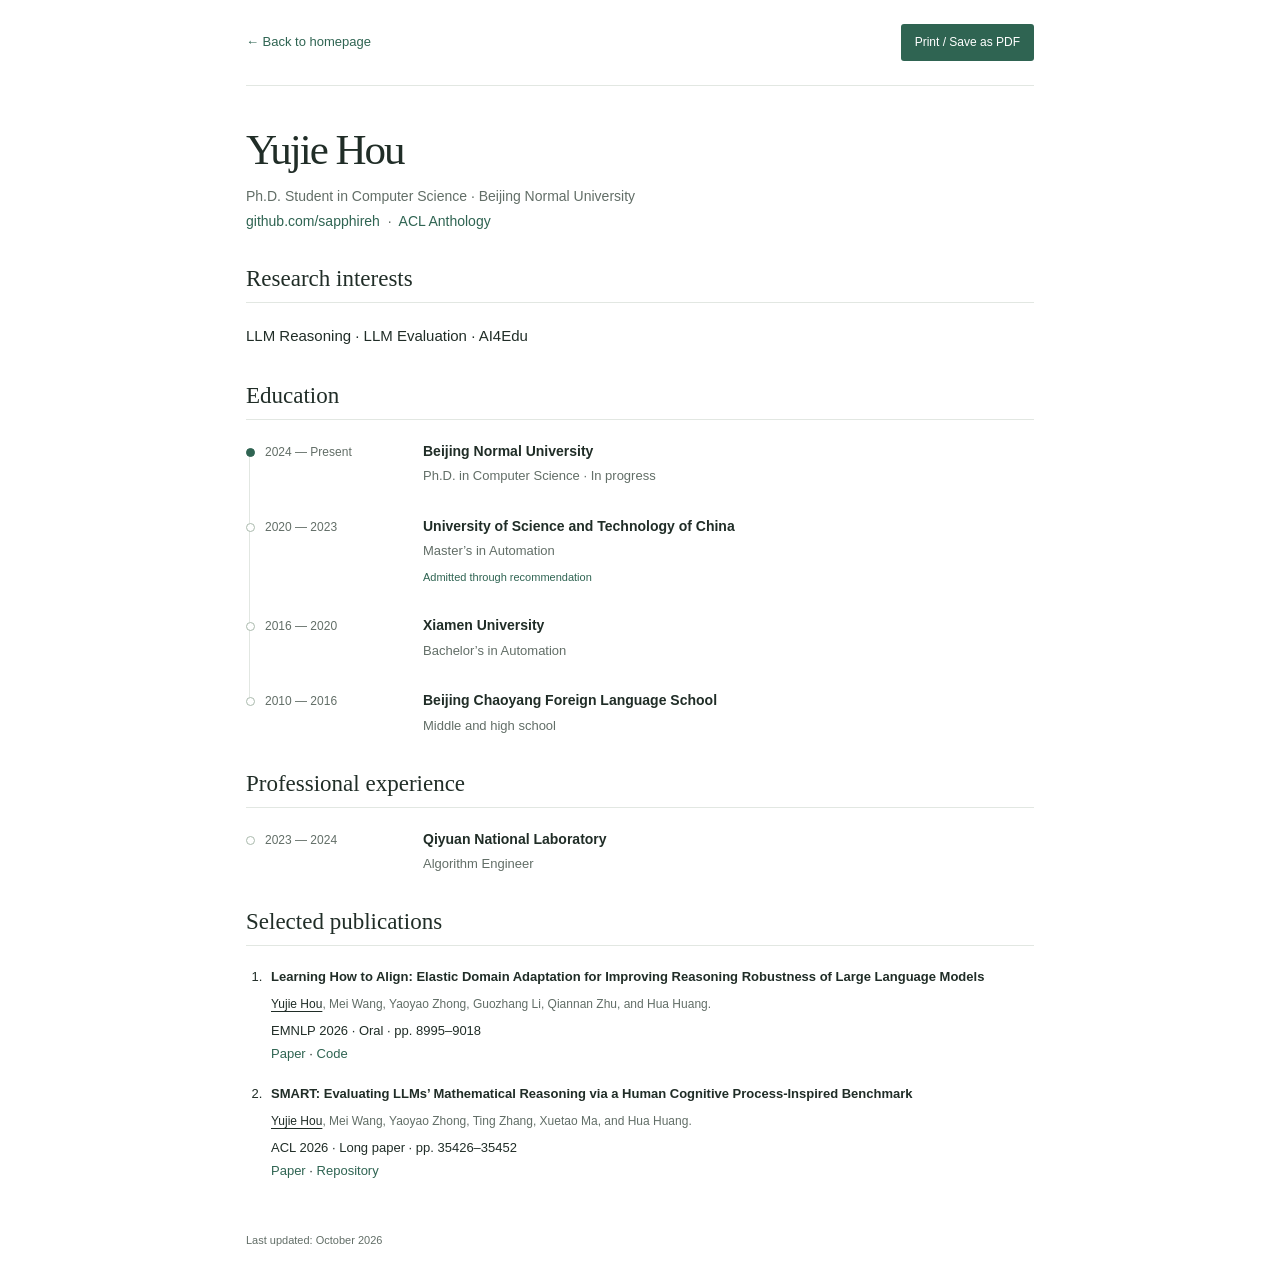
==== cv.html @ 179aef17 "Build Yujie Hou academic homepage with CV and portrait" ====
<!doctype html>
<html lang="en">
<head>
  <meta charset="utf-8"><meta name="viewport" content="width=device-width, initial-scale=1"><meta name="color-scheme" content="light">
  <title>Curriculum Vitae — Yujie Hou</title>
  <meta name="description" content="Yujie Hou: education, professional experience, research interests, and selected publications.">
  <link rel="canonical" href="https://sapphireh.github.io/cv.html"><link rel="icon" href="assets/favicon.svg" type="image/svg+xml"><link rel="stylesheet" href="styles.css"><script src="script.js" defer></script>
</head>
<body>
  <main class="wrap cv-page">
    <div class="cv-toolbar"><a href="index.html">← Back to homepage</a><button id="print-cv" class="print-button" type="button">Print / Save as PDF</button></div>
    <header class="cv-heading"><h1>Yujie Hou</h1><p>Ph.D. Student in Computer Science · Beijing Normal University</p><p><a href="https://github.com/sapphireh">github.com/sapphireh</a> &nbsp;·&nbsp; <a href="https://aclanthology.org/people/yujie-hou/">ACL Anthology</a></p></header>
    <section class="cv-section"><h2>Research interests</h2><p>LLM Reasoning · LLM Evaluation · AI4Edu</p></section>
    <section class="cv-section"><h2>Education</h2><ol class="timeline">
      <li class="current"><span class="timeline-date">2024 — Present</span><div><h3>Beijing Normal University</h3><p>Ph.D. in Computer Science · In progress</p></div></li>
      <li><span class="timeline-date">2020 — 2023</span><div><h3>University of Science and Technology of China</h3><p>Master’s in Automation</p><p class="timeline-note">Admitted through recommendation</p></div></li>
      <li><span class="timeline-date">2016 — 2020</span><div><h3>Xiamen University</h3><p>Bachelor’s in Automation</p></div></li>
      <li><span class="timeline-date">2010 — 2016</span><div><h3>Beijing Chaoyang Foreign Language School</h3><p>Middle and high school</p></div></li>
    </ol></section>
    <section class="cv-section"><h2>Professional experience</h2><ol class="timeline"><li><span class="timeline-date">2023 — 2024</span><div><h3>Qiyuan National Laboratory</h3><p>Algorithm Engineer</p></div></li></ol></section>
    <section class="cv-section"><h2>Selected publications</h2><ol class="cv-publications">
      <li><strong>Learning How to Align: Elastic Domain Adaptation for Improving Reasoning Robustness of Large Language Models</strong><p class="authors"><strong>Yujie Hou</strong>, Mei Wang, Yaoyao Zhong, Guozhang Li, Qiannan Zhu, and Hua Huang.</p><p>EMNLP 2026 · Oral · pp. 8995–9018</p><p><a href="https://aclanthology.org/2026.emnlp-main.392/">Paper</a> · <a href="https://github.com/sapphireh/EDA">Code</a></p></li>
      <li><strong>SMART: Evaluating LLMs’ Mathematical Reasoning via a Human Cognitive Process-Inspired Benchmark</strong><p class="authors"><strong>Yujie Hou</strong>, Mei Wang, Yaoyao Zhong, Ting Zhang, Xuetao Ma, and Hua Huang.</p><p>ACL 2026 · Long paper · pp. 35426–35452</p><p><a href="https://aclanthology.org/2026.acl-long.1638/">Paper</a> · <a href="https://github.com/sapphireh/SMART">Repository</a></p></li>
    </ol></section>
    <footer class="cv-footer">Last updated: October 2026</footer>
  </main>
</body>
</html>
---- styles.css ----
:root{color-scheme:only light;--bg:#fff;--ink:#202d27;--muted:#626e67;--accent:#2f6452;--soft:#f3f6f2;--line:#e2e7e2;--image:#e8eee4}
*{box-sizing:border-box}
html{scroll-behavior:smooth;scroll-padding-top:28px}
body{margin:0;background:var(--bg);color:var(--ink);font:15px/1.75 -apple-system,BlinkMacSystemFont,"Segoe UI",Arial,sans-serif;-webkit-font-smoothing:antialiased}
h1,h2,h3,p{margin:0}a{color:var(--accent);text-decoration:none}a:hover{text-decoration:underline;text-underline-offset:4px}button{font:inherit;cursor:pointer}a,button,summary{-webkit-tap-highlight-color:transparent}:focus-visible{outline:2px solid var(--accent);outline-offset:5px;border-radius:2px}
.wrap{width:100%;max-width:1020px;padding:0 56px;margin:0 auto}.site-header{border-bottom:1px solid var(--line)}.header-inner{min-height:84px;display:flex;align-items:center;gap:30px;justify-content:space-between}.wordmark{font:28px/1.2 Georgia,serif;letter-spacing:-1px;color:var(--ink)}.wordmark span{color:var(--accent)}nav{display:flex;align-items:center;flex-wrap:wrap;gap:26px}nav a{font-size:13px;color:var(--muted);padding:10px 0}nav a:hover,nav a[aria-current="location"]{color:var(--accent)}
.hero{display:grid;grid-template-columns:minmax(0,1fr) 180px;gap:62px;align-items:center;padding:64px 0 38px}.eyebrow{font-size:11px;font-weight:600;letter-spacing:1.65px;text-transform:uppercase;color:var(--accent)}h1{font:400 61px/1.12 Georgia,"Times New Roman",serif;letter-spacing:-2px;margin:12px 0 17px}.name-dot{color:var(--accent)}.affiliation{font-size:14px;line-height:1.8}.affiliation>a{color:var(--muted)}.since{font-size:12px;color:var(--muted);white-space:nowrap}.bio{margin-top:21px;max-width:590px}.bio strong{font-weight:600;color:var(--accent)}.secondary-bio{margin-top:10px;font-size:14px;color:var(--muted)}.socials{display:flex;gap:22px;flex-wrap:wrap;margin-top:24px;font-size:13px}.socials a{padding:3px 0}.socials span{font-size:12px;margin-left:3px}
.profile-mark{width:180px;height:215px;background:var(--image);position:relative;overflow:hidden;border-radius:5px;display:block}.profile-mark:hover{text-decoration:none}.profile-photo{display:block;width:100%;height:100%;object-fit:cover;object-position:50% 50%;transform:scale(1.85);transform-origin:50% 32%}
.research-interests{display:flex;gap:22px;align-items:baseline;flex-wrap:wrap;padding:2px 0 27px;border-bottom:1px solid var(--line)}.small-label{font-size:10px;font-weight:500;letter-spacing:1px;color:var(--muted)}.research-interests ul{display:flex;gap:23px;list-style:none;padding:0;margin:0;flex-wrap:wrap;font-size:12px;color:var(--accent)}.research-interests li+li{position:relative}.research-interests li+li:before{content:"/";color:#bdc9be;position:absolute;left:-14px}
.content-section{margin-top:48px}.section-heading{display:flex;justify-content:space-between;align-items:baseline;gap:18px;margin-bottom:24px}.section-heading h2{font:400 29px/1.25 Georgia,"Times New Roman",serif;letter-spacing:-.5px}.section-aside{font-size:12px;color:var(--muted);white-space:nowrap}.section-aside:hover{color:var(--accent)}.news-list{list-style:none;padding:0;margin:0;display:grid;gap:13px}.news-list li{display:grid;grid-template-columns:87px 1fr;gap:23px;font-size:13px}.news-list time{font-size:12px;color:var(--muted);padding-top:1px;white-space:nowrap;font-variant-numeric:tabular-nums}.news-list strong{font-weight:600}
.paper{display:grid;grid-template-columns:181px minmax(0,1fr);gap:28px;padding:28px 0;border-bottom:1px solid var(--line)}.paper:first-of-type{padding-top:0}.paper-body{min-width:0}.paper h3{font-size:17px;line-height:1.55;font-weight:600;margin-top:8px;letter-spacing:-.1px}.paper h3 a{color:var(--ink)}.paper h3 a:hover{color:var(--accent)}.venue-line{display:flex;gap:10px;align-items:center;font-size:11px;line-height:1.5;color:var(--accent);letter-spacing:.3px}.oral-badge{padding:2px 7px;background:#eaf3ed;border-radius:3px;font-size:10px;font-weight:600;letter-spacing:.4px;text-transform:uppercase}.venue-note{color:var(--muted);letter-spacing:0}.authors{font-size:12px;color:var(--muted);margin-top:9px}.authors strong{font-weight:500;color:var(--ink);text-decoration:underline;text-underline-offset:3px}.paper-summary{font-size:13px;margin-top:9px;color:#46564b}.paper-links{display:flex;gap:22px;flex-wrap:wrap;margin-top:12px;font-size:12px}.paper-details{display:flex;gap:17px;align-items:flex-start;flex-wrap:wrap;margin-top:10px}.paper-details details{font-size:12px;min-width:0}.paper-details details[open]{width:100%;order:1}.paper-details summary{color:var(--accent);cursor:pointer;list-style-position:inside;padding:4px 0;width:fit-content}.paper-details details>p{background:var(--soft);border-left:2px solid var(--accent);padding:14px 17px;margin-top:7px;font-size:13px;line-height:1.8}.citation-content{position:relative;background:var(--soft);padding:15px;margin-top:7px}.citation-content pre{white-space:pre-wrap;overflow-wrap:anywhere;word-break:break-word;font:11px/1.7 Consolas,"Courier New",monospace;margin:12px 0 0}.copy-citation{border:1px solid #becdbf;border-radius:3px;color:var(--accent);padding:4px 9px;background:var(--bg);font-size:11px}.copy-citation:hover{background:#eaf3ed}
.research-art{background:var(--soft);border-radius:3px;min-height:164px;padding:17px 14px;align-self:start}.art-overline{font-size:9px;letter-spacing:1px;color:var(--muted);display:block;text-align:center;line-height:1.8}.domain-pair{display:flex;justify-content:space-between;gap:5px;align-items:center;margin-top:13px;font-size:10px;color:var(--accent)}.domain-pair>span:first-child,.domain-pair>span:last-child{background:var(--bg);padding:2px 6px;border:1px solid #d8e2d7;border-radius:3px}.alignment-art{display:flex;justify-content:center;gap:9px;align-items:center;height:48px}.alignment-art i{height:25px;width:9px;border-radius:2px;background:#c2d5c3;transform:skewY(-20deg)}.alignment-art i:nth-child(2),.alignment-art i:nth-child(5){height:32px;background:#769b82}.alignment-art i:nth-child(3),.alignment-art i:nth-child(4){height:38px;background:#3d7458}.method-pair{display:flex;justify-content:center;gap:8px;font-size:10px;color:var(--accent)}.method-pair span{padding:1px 14px;border:1px solid #cbd9c9;border-radius:3px}.smart-grid{display:grid;grid-template-columns:1fr 1fr;gap:8px;margin-top:10px}.smart-grid span{background:#fff;padding:5px 2px;border-radius:3px;text-align:center;font-size:9px;line-height:1.6;color:var(--muted)}.smart-grid b{display:block;color:var(--accent);font:400 19px/1.25 Georgia,serif;margin-bottom:2px}
.timeline{list-style:none;padding:0;margin:0}.timeline li{display:grid;grid-template-columns:130px 1fr;gap:28px;position:relative;padding:0 0 27px 19px}.timeline li:before{content:"";position:absolute;top:8px;left:0;width:7px;height:7px;border:1px solid #aabaad;border-radius:50%;background:#fff;z-index:1}.timeline li.current:before{background:var(--accent);border-color:var(--accent)}.timeline li:not(:last-child):after{content:"";position:absolute;top:15px;bottom:-8px;left:3px;width:1px;background:var(--line)}.timeline li:last-child{padding-bottom:0}.timeline-date{font-size:12px;color:var(--muted);font-variant-numeric:tabular-nums;padding-top:2px}.timeline h3{font-weight:600;font-size:14px;line-height:1.6}.timeline p{font-size:13px;color:var(--muted);margin-top:3px}.timeline .timeline-note{font-size:11px;color:var(--accent);margin-top:5px}.inline-note{font-size:11px;color:var(--accent);white-space:nowrap}
.projects-grid{display:grid;grid-template-columns:1fr 1fr;gap:32px}.project{border-top:2px solid var(--accent);padding-top:17px}.project-heading{display:flex;align-items:baseline;gap:12px}.project-index{font:italic 13px/1.5 Georgia,serif;color:#8b9b90}.project h3{font-size:18px;font-weight:500}.project h3 a{color:var(--ink)}.project h3 span{color:var(--accent);font-size:13px;margin-left:4px}.project p{font-size:13px;color:var(--muted);margin-top:10px}.project-tags{display:flex;gap:15px;flex-wrap:wrap;font-size:10px;color:var(--accent);margin-top:15px}.contact{display:flex;justify-content:space-between;align-items:center;gap:25px;border-top:1px solid var(--line);margin-top:49px;padding:29px 0 37px}.contact h2{font:400 26px/1.4 Georgia,serif}.contact p{font-size:12px;color:var(--muted);margin-top:6px}.contact-button{font-size:12px;color:#fff;background:var(--accent);padding:11px 18px;border-radius:3px;white-space:nowrap}.contact-button:hover{background:#244e40;text-decoration:none}.contact-button span{margin-left:9px}.site-footer{border-top:1px solid var(--line);background:#fff}.footer-inner{display:flex;justify-content:space-between;align-items:center;gap:20px;padding-top:20px;padding-bottom:20px;font-size:11px;color:var(--muted)}.footer-inner a{color:var(--muted)}
.skip-link{position:fixed;top:-80px;left:16px;background:#fff;padding:10px 15px;z-index:10}.skip-link:focus{top:10px}.sr-only{position:absolute;width:1px;height:1px;padding:0;margin:-1px;overflow:hidden;clip:rect(0,0,0,0);white-space:nowrap;border:0}
.cv-page{max-width:900px}.cv-toolbar{display:flex;justify-content:space-between;align-items:center;padding:24px 0;border-bottom:1px solid var(--line);gap:18px}.cv-toolbar a{font-size:13px}.print-button{background:var(--accent);border:0;color:#fff;border-radius:3px;padding:8px 14px;font-size:12px}.cv-heading{margin:40px 0 30px}.cv-heading h1{font-size:43px;margin:0 0 10px}.cv-heading p{font-size:14px;color:var(--muted)}.cv-section{margin-top:30px}.cv-section h2{font:400 23px/1.4 Georgia,serif;border-bottom:1px solid var(--line);padding-bottom:7px;margin-bottom:20px}.cv-publications{padding-left:20px}.cv-publications li{padding-left:5px;margin-bottom:18px;font-size:13px}.cv-publications .authors{margin:5px 0}.cv-footer{padding:30px 0;font-size:11px;color:var(--muted)}
@media(max-width:800px){.wrap{padding:0 35px}.hero{gap:36px;grid-template-columns:minmax(0,1fr) 155px}.profile-mark{width:155px;height:192px}h1{font-size:53px}.header-inner{gap:20px}nav{gap:19px}.paper{grid-template-columns:155px minmax(0,1fr);gap:23px}.research-art{padding:15px 10px}.art-overline{font-size:8px}.domain-pair{font-size:9px}.paper h3{font-size:16px}.footer-inner{padding-top:20px;padding-bottom:20px}}
@media(max-width:600px){.wrap{padding:0 23px}.header-inner{min-height:92px;flex-wrap:wrap;gap:2px;padding-top:16px;padding-bottom:13px}.wordmark{flex-basis:100%;font-size:25px}nav{gap:21px}nav a{font-size:12px;padding:6px 0}.hero{padding:39px 0 29px;grid-template-columns:minmax(0,1fr);gap:0}.profile-mark{display:block;grid-row:1;width:144px;height:172px;margin-bottom:25px}h1{font-size:52px;margin-bottom:16px}.eyebrow{font-size:10px;letter-spacing:1.3px}.affiliation{font-size:13px}.bio{font-size:14px}.secondary-bio{font-size:13px}.research-interests{gap:9px;padding-bottom:23px}.research-interests .small-label{width:100%}.research-interests ul{font-size:11px;gap:21px}.content-section{margin-top:37px}.section-heading{margin-bottom:21px;gap:10px;flex-wrap:wrap}.section-heading h2{font-size:26px}.section-aside{font-size:11px}.news-list li{grid-template-columns:65px 1fr;gap:13px;font-size:12px}.news-list time{font-size:11px}.paper{grid-template-columns:minmax(0,1fr);gap:18px;padding:25px 0}.research-art{width:204px;min-height:148px;padding:16px}.art-overline{font-size:9px}.domain-pair{font-size:10px}.paper h3{font-size:17px}.authors{line-height:1.8}.paper-summary{font-size:13px}.smart-grid{grid-template-columns:1fr 1fr}.smart-grid span{font-size:10px}.timeline li{grid-template-columns:minmax(0,1fr);gap:4px;padding-left:19px;padding-bottom:25px}.timeline h3{font-size:14px}.timeline p{font-size:12px}.projects-grid{grid-template-columns:1fr;gap:27px}.project p{font-size:13px}.contact{flex-wrap:wrap;margin-top:36px;gap:19px;padding-bottom:28px}.contact h2{font-size:25px}.contact p{font-size:11px}.footer-inner{padding-top:18px;padding-bottom:18px}.cv-heading h1{font-size:38px}.cv-page .timeline li{gap:3px}}
@media(prefers-reduced-motion:reduce){html{scroll-behavior:auto}}
@media(pointer:coarse){nav a,.socials a,.paper-links a,summary{min-height:44px;display:inline-flex;align-items:center}.paper-details summary{display:list-item;padding:12px 0}.copy-citation,.print-button{min-height:44px}}
@media print{body{font-size:11px;color:#000}.site-header,.contact,.site-footer,.cv-toolbar,.skip-link,.copy-citation{display:none!important}.wrap{max-width:none;padding:0}.cv-heading{margin-top:0}.cv-heading h1{font-size:30px}.cv-section{margin-top:20px}.cv-section h2{font-size:18px}.cv-page .timeline li{padding-bottom:12px;grid-template-columns:110px 1fr;gap:18px}.cv-page .timeline h3{font-size:12px}.cv-page .timeline p{font-size:11px}.cv-page .timeline-note{font-size:10px}.cv-publications li{font-size:11px;break-inside:avoid}.timeline li,.paper{break-inside:avoid}a{color:inherit}.cv-footer{padding:12px 0}@page{size:A4;margin:16mm}}
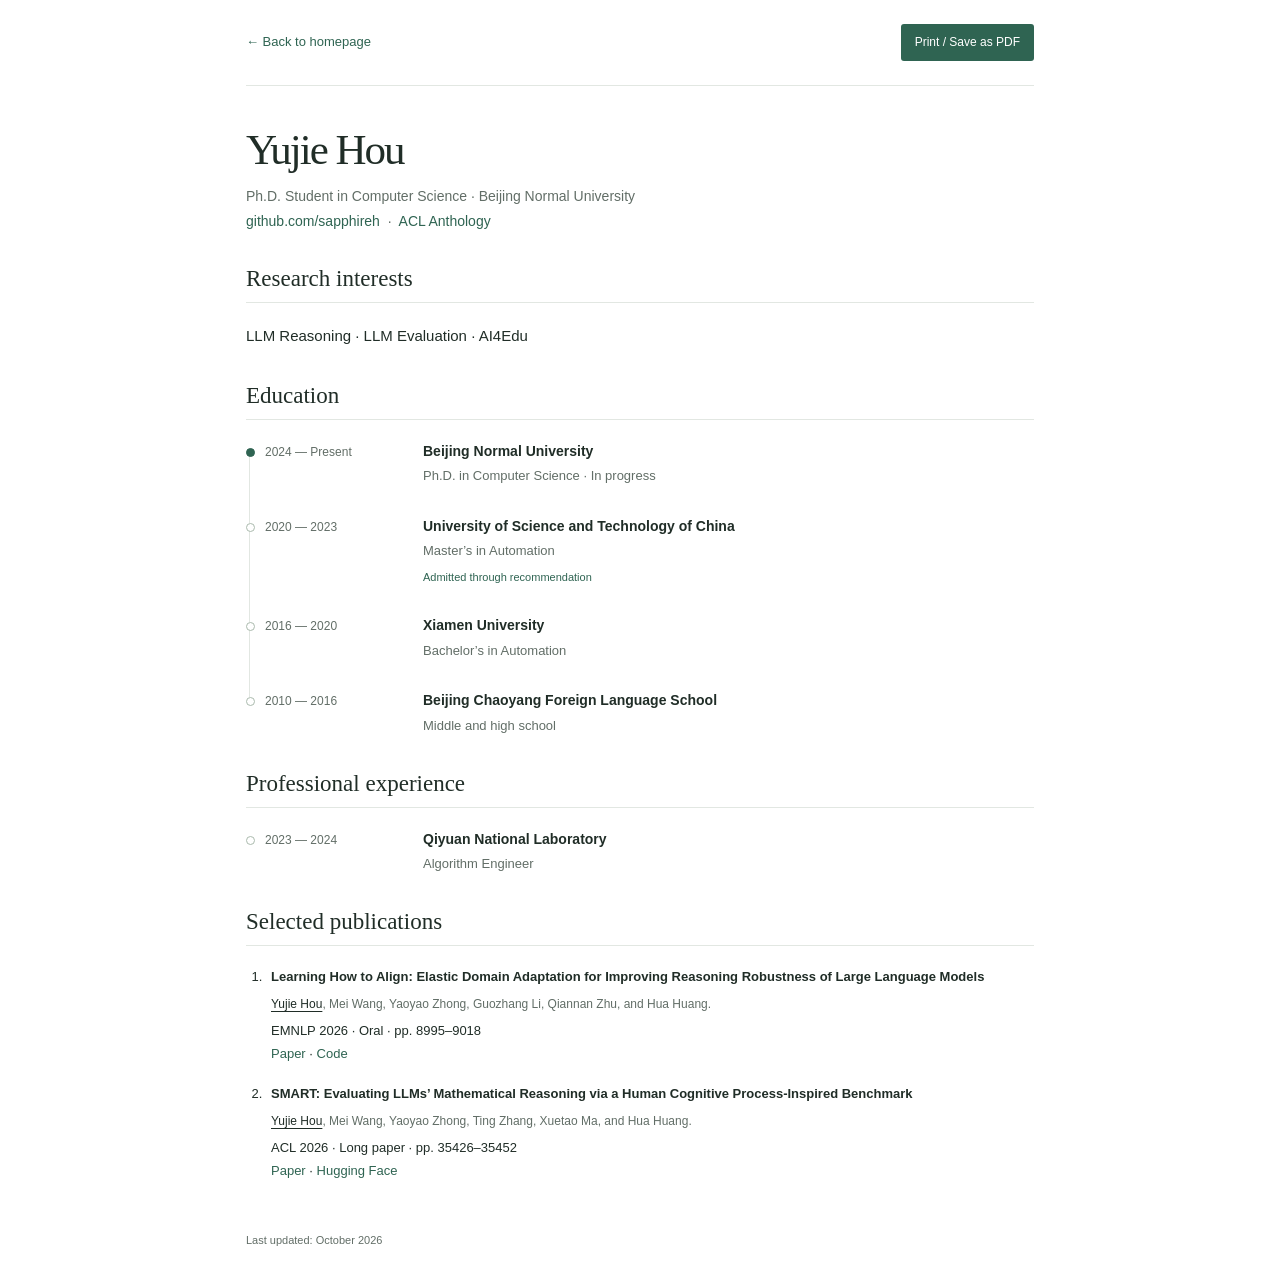
==== commit 85c0766f: "Link SMART resources to the Hugging Face dataset" ====
--- a/cv.html
+++ b/cv.html
@@ -20,7 +20,7 @@
     <section class="cv-section"><h2>Professional experience</h2><ol class="timeline"><li><span class="timeline-date">2023 — 2024</span><div><h3>Qiyuan National Laboratory</h3><p>Algorithm Engineer</p></div></li></ol></section>
     <section class="cv-section"><h2>Selected publications</h2><ol class="cv-publications">
       <li><strong>Learning How to Align: Elastic Domain Adaptation for Improving Reasoning Robustness of Large Language Models</strong><p class="authors"><strong>Yujie Hou</strong>, Mei Wang, Yaoyao Zhong, Guozhang Li, Qiannan Zhu, and Hua Huang.</p><p>EMNLP 2026 · Oral · pp. 8995–9018</p><p><a href="https://aclanthology.org/2026.emnlp-main.392/">Paper</a> · <a href="https://github.com/sapphireh/EDA">Code</a></p></li>
-      <li><strong>SMART: Evaluating LLMs’ Mathematical Reasoning via a Human Cognitive Process-Inspired Benchmark</strong><p class="authors"><strong>Yujie Hou</strong>, Mei Wang, Yaoyao Zhong, Ting Zhang, Xuetao Ma, and Hua Huang.</p><p>ACL 2026 · Long paper · pp. 35426–35452</p><p><a href="https://aclanthology.org/2026.acl-long.1638/">Paper</a> · <a href="https://github.com/sapphireh/SMART">Repository</a></p></li>
+      <li><strong>SMART: Evaluating LLMs’ Mathematical Reasoning via a Human Cognitive Process-Inspired Benchmark</strong><p class="authors"><strong>Yujie Hou</strong>, Mei Wang, Yaoyao Zhong, Ting Zhang, Xuetao Ma, and Hua Huang.</p><p>ACL 2026 · Long paper · pp. 35426–35452</p><p><a href="https://aclanthology.org/2026.acl-long.1638/">Paper</a> · <a href="https://huggingface.co/datasets/ewdfd/SMART">Hugging Face</a></p></li>
     </ol></section>
     <footer class="cv-footer">Last updated: October 2026</footer>
   </main>
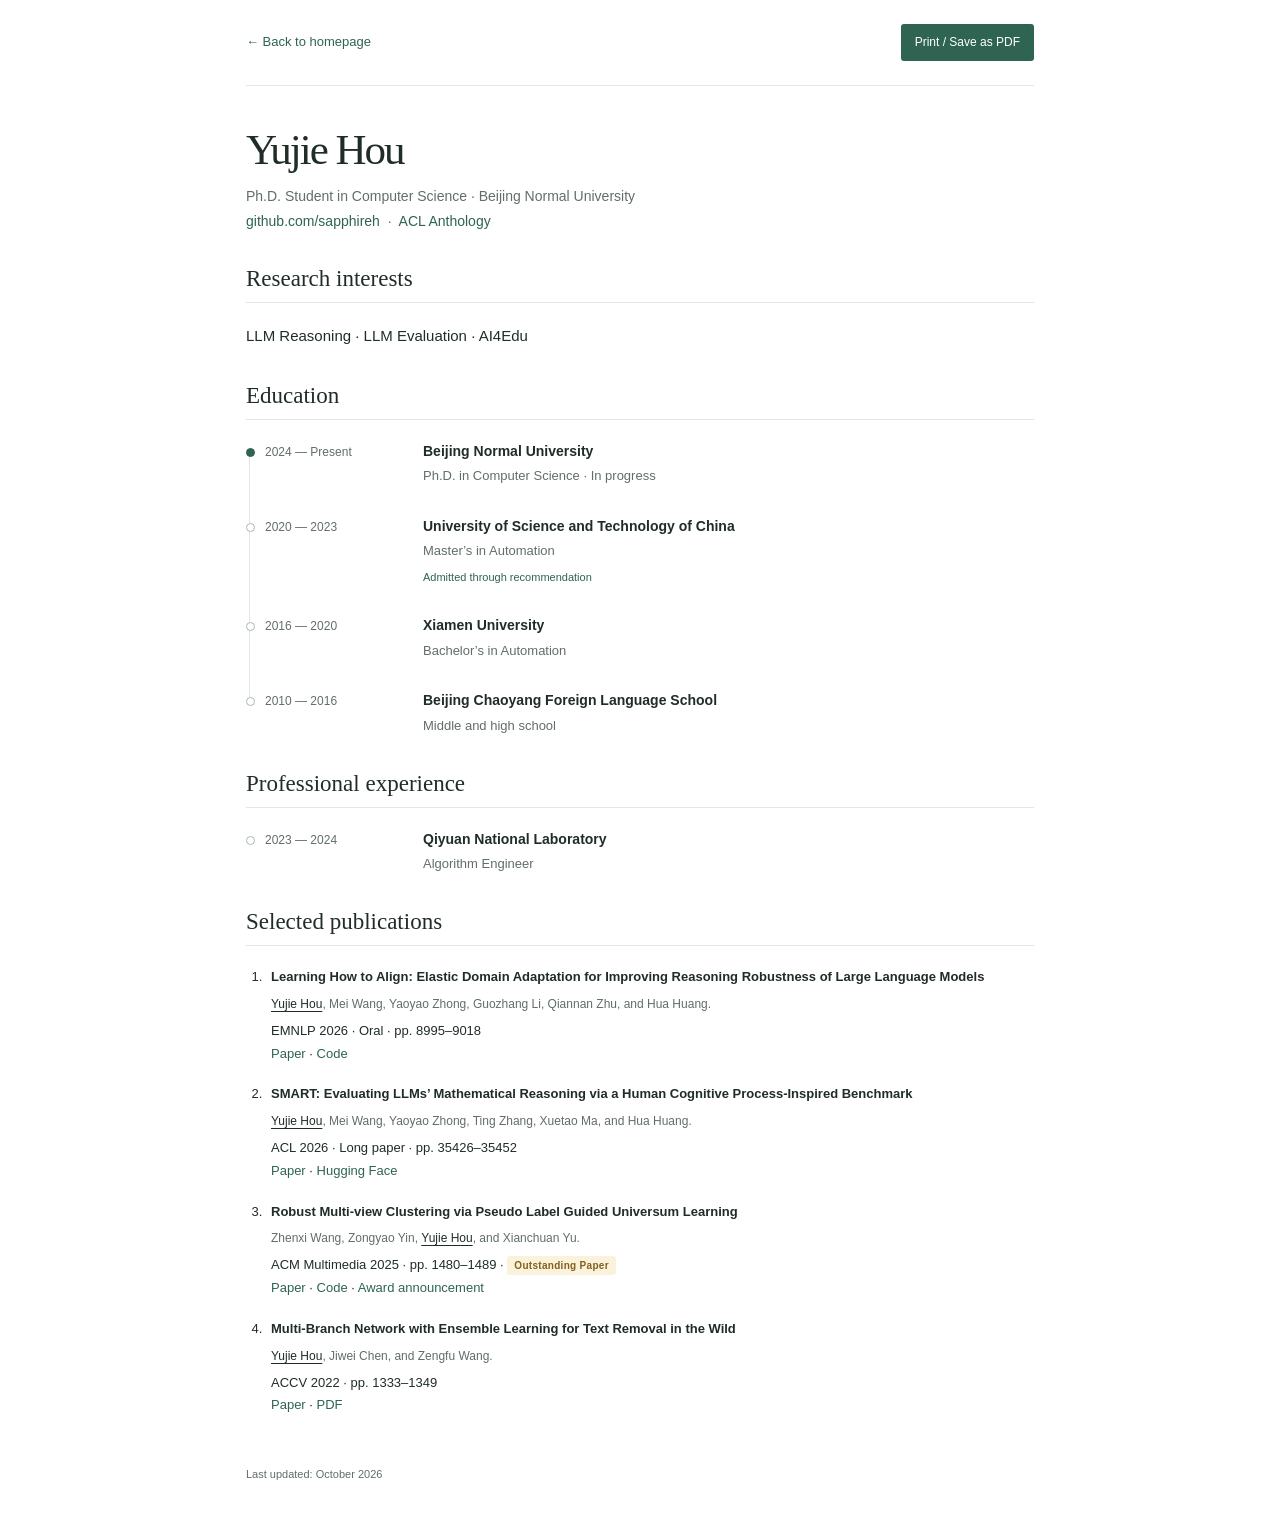
==== commit adb06127: "Add ACM Multimedia outstanding paper and ACCV 2022 publication" ====
--- a/cv.html
+++ b/cv.html
@@ -1,28 +1,30 @@
-<!doctype html>
-<html lang="en">
-<head>
-  <meta charset="utf-8"><meta name="viewport" content="width=device-width, initial-scale=1"><meta name="color-scheme" content="light">
-  <title>Curriculum Vitae — Yujie Hou</title>
-  <meta name="description" content="Yujie Hou: education, professional experience, research interests, and selected publications.">
-  <link rel="canonical" href="https://sapphireh.github.io/cv.html"><link rel="icon" href="assets/favicon.svg" type="image/svg+xml"><link rel="stylesheet" href="styles.css"><script src="script.js" defer></script>
-</head>
-<body>
-  <main class="wrap cv-page">
-    <div class="cv-toolbar"><a href="index.html">← Back to homepage</a><button id="print-cv" class="print-button" type="button">Print / Save as PDF</button></div>
-    <header class="cv-heading"><h1>Yujie Hou</h1><p>Ph.D. Student in Computer Science · Beijing Normal University</p><p><a href="https://github.com/sapphireh">github.com/sapphireh</a> &nbsp;·&nbsp; <a href="https://aclanthology.org/people/yujie-hou/">ACL Anthology</a></p></header>
-    <section class="cv-section"><h2>Research interests</h2><p>LLM Reasoning · LLM Evaluation · AI4Edu</p></section>
-    <section class="cv-section"><h2>Education</h2><ol class="timeline">
-      <li class="current"><span class="timeline-date">2024 — Present</span><div><h3>Beijing Normal University</h3><p>Ph.D. in Computer Science · In progress</p></div></li>
-      <li><span class="timeline-date">2020 — 2023</span><div><h3>University of Science and Technology of China</h3><p>Master’s in Automation</p><p class="timeline-note">Admitted through recommendation</p></div></li>
-      <li><span class="timeline-date">2016 — 2020</span><div><h3>Xiamen University</h3><p>Bachelor’s in Automation</p></div></li>
-      <li><span class="timeline-date">2010 — 2016</span><div><h3>Beijing Chaoyang Foreign Language School</h3><p>Middle and high school</p></div></li>
-    </ol></section>
-    <section class="cv-section"><h2>Professional experience</h2><ol class="timeline"><li><span class="timeline-date">2023 — 2024</span><div><h3>Qiyuan National Laboratory</h3><p>Algorithm Engineer</p></div></li></ol></section>
-    <section class="cv-section"><h2>Selected publications</h2><ol class="cv-publications">
-      <li><strong>Learning How to Align: Elastic Domain Adaptation for Improving Reasoning Robustness of Large Language Models</strong><p class="authors"><strong>Yujie Hou</strong>, Mei Wang, Yaoyao Zhong, Guozhang Li, Qiannan Zhu, and Hua Huang.</p><p>EMNLP 2026 · Oral · pp. 8995–9018</p><p><a href="https://aclanthology.org/2026.emnlp-main.392/">Paper</a> · <a href="https://github.com/sapphireh/EDA">Code</a></p></li>
-      <li><strong>SMART: Evaluating LLMs’ Mathematical Reasoning via a Human Cognitive Process-Inspired Benchmark</strong><p class="authors"><strong>Yujie Hou</strong>, Mei Wang, Yaoyao Zhong, Ting Zhang, Xuetao Ma, and Hua Huang.</p><p>ACL 2026 · Long paper · pp. 35426–35452</p><p><a href="https://aclanthology.org/2026.acl-long.1638/">Paper</a> · <a href="https://huggingface.co/datasets/ewdfd/SMART">Hugging Face</a></p></li>
-    </ol></section>
-    <footer class="cv-footer">Last updated: October 2026</footer>
-  </main>
-</body>
-</html>
+<!doctype html>
+<html lang="en">
+<head>
+  <meta charset="utf-8"><meta name="viewport" content="width=device-width, initial-scale=1"><meta name="color-scheme" content="light">
+  <title>Curriculum Vitae — Yujie Hou</title>
+  <meta name="description" content="Yujie Hou: education, professional experience, research interests, and selected publications.">
+  <link rel="canonical" href="https://sapphireh.github.io/cv.html"><link rel="icon" href="assets/favicon.svg" type="image/svg+xml"><link rel="stylesheet" href="styles.css"><script src="script.js" defer></script>
+</head>
+<body>
+  <main class="wrap cv-page">
+    <div class="cv-toolbar"><a href="index.html">← Back to homepage</a><button id="print-cv" class="print-button" type="button">Print / Save as PDF</button></div>
+    <header class="cv-heading"><h1>Yujie Hou</h1><p>Ph.D. Student in Computer Science · Beijing Normal University</p><p><a href="https://github.com/sapphireh">github.com/sapphireh</a> &nbsp;·&nbsp; <a href="https://aclanthology.org/people/yujie-hou/">ACL Anthology</a></p></header>
+    <section class="cv-section"><h2>Research interests</h2><p>LLM Reasoning · LLM Evaluation · AI4Edu</p></section>
+    <section class="cv-section"><h2>Education</h2><ol class="timeline">
+      <li class="current"><span class="timeline-date">2024 — Present</span><div><h3>Beijing Normal University</h3><p>Ph.D. in Computer Science · In progress</p></div></li>
+      <li><span class="timeline-date">2020 — 2023</span><div><h3>University of Science and Technology of China</h3><p>Master’s in Automation</p><p class="timeline-note">Admitted through recommendation</p></div></li>
+      <li><span class="timeline-date">2016 — 2020</span><div><h3>Xiamen University</h3><p>Bachelor’s in Automation</p></div></li>
+      <li><span class="timeline-date">2010 — 2016</span><div><h3>Beijing Chaoyang Foreign Language School</h3><p>Middle and high school</p></div></li>
+    </ol></section>
+    <section class="cv-section"><h2>Professional experience</h2><ol class="timeline"><li><span class="timeline-date">2023 — 2024</span><div><h3>Qiyuan National Laboratory</h3><p>Algorithm Engineer</p></div></li></ol></section>
+    <section class="cv-section"><h2>Selected publications</h2><ol class="cv-publications">
+      <li><strong>Learning How to Align: Elastic Domain Adaptation for Improving Reasoning Robustness of Large Language Models</strong><p class="authors"><strong>Yujie Hou</strong>, Mei Wang, Yaoyao Zhong, Guozhang Li, Qiannan Zhu, and Hua Huang.</p><p>EMNLP 2026 · Oral · pp. 8995–9018</p><p><a href="https://aclanthology.org/2026.emnlp-main.392/">Paper</a> · <a href="https://github.com/sapphireh/EDA">Code</a></p></li>
+      <li><strong>SMART: Evaluating LLMs’ Mathematical Reasoning via a Human Cognitive Process-Inspired Benchmark</strong><p class="authors"><strong>Yujie Hou</strong>, Mei Wang, Yaoyao Zhong, Ting Zhang, Xuetao Ma, and Hua Huang.</p><p>ACL 2026 · Long paper · pp. 35426–35452</p><p><a href="https://aclanthology.org/2026.acl-long.1638/">Paper</a> · <a href="https://huggingface.co/datasets/ewdfd/SMART">Hugging Face</a></p></li>
+      <li><strong>Robust Multi-view Clustering via Pseudo Label Guided Universum Learning</strong><p class="authors">Zhenxi Wang, Zongyao Yin, <strong>Yujie Hou</strong>, and Xianchuan Yu.</p><p>ACM Multimedia 2025 · pp. 1480–1489 · <span class="award-badge">Outstanding Paper</span></p><p><a href="https://dl.acm.org/doi/abs/10.1145/3746027.3755205">Paper</a> · <a href="https://github.com/xixi-555/PAUSE_main_code">Code</a> · <a href="https://english.bnu.edu.cn/newsevents/latestnews/2690686fa5924418b75c41fd322a8264.htm">Award announcement</a></p></li>
+      <li><strong>Multi-Branch Network with Ensemble Learning for Text Removal in the Wild</strong><p class="authors"><strong>Yujie Hou</strong>, Jiwei Chen, and Zengfu Wang.</p><p>ACCV 2022 · pp. 1333–1349</p><p><a href="https://openaccess.thecvf.com/content/ACCV2022/html/Hou_Multi-Branch_Network_with_Ensemble_Learning_for_Text_Removal_in_the_ACCV_2022_paper.html">Paper</a> · <a href="https://openaccess.thecvf.com/content/ACCV2022/papers/Hou_Multi-Branch_Network_with_Ensemble_Learning_for_Text_Removal_in_the_ACCV_2022_paper.pdf">PDF</a></p></li>
+    </ol></section>
+    <footer class="cv-footer">Last updated: October 2026</footer>
+  </main>
+</body>
+</html>
--- a/styles.css
+++ b/styles.css
@@ -8,7 +8,7 @@
 .profile-mark{width:180px;height:215px;background:var(--image);position:relative;overflow:hidden;border-radius:5px;display:block}.profile-mark:hover{text-decoration:none}.profile-photo{display:block;width:100%;height:100%;object-fit:cover;object-position:50% 50%;transform:scale(1.85);transform-origin:50% 32%}
 .research-interests{display:flex;gap:22px;align-items:baseline;flex-wrap:wrap;padding:2px 0 27px;border-bottom:1px solid var(--line)}.small-label{font-size:10px;font-weight:500;letter-spacing:1px;color:var(--muted)}.research-interests ul{display:flex;gap:23px;list-style:none;padding:0;margin:0;flex-wrap:wrap;font-size:12px;color:var(--accent)}.research-interests li+li{position:relative}.research-interests li+li:before{content:"/";color:#bdc9be;position:absolute;left:-14px}
 .content-section{margin-top:48px}.section-heading{display:flex;justify-content:space-between;align-items:baseline;gap:18px;margin-bottom:24px}.section-heading h2{font:400 29px/1.25 Georgia,"Times New Roman",serif;letter-spacing:-.5px}.section-aside{font-size:12px;color:var(--muted);white-space:nowrap}.section-aside:hover{color:var(--accent)}.news-list{list-style:none;padding:0;margin:0;display:grid;gap:13px}.news-list li{display:grid;grid-template-columns:87px 1fr;gap:23px;font-size:13px}.news-list time{font-size:12px;color:var(--muted);padding-top:1px;white-space:nowrap;font-variant-numeric:tabular-nums}.news-list strong{font-weight:600}
-.paper{display:grid;grid-template-columns:181px minmax(0,1fr);gap:28px;padding:28px 0;border-bottom:1px solid var(--line)}.paper:first-of-type{padding-top:0}.paper-body{min-width:0}.paper h3{font-size:17px;line-height:1.55;font-weight:600;margin-top:8px;letter-spacing:-.1px}.paper h3 a{color:var(--ink)}.paper h3 a:hover{color:var(--accent)}.venue-line{display:flex;gap:10px;align-items:center;font-size:11px;line-height:1.5;color:var(--accent);letter-spacing:.3px}.oral-badge{padding:2px 7px;background:#eaf3ed;border-radius:3px;font-size:10px;font-weight:600;letter-spacing:.4px;text-transform:uppercase}.venue-note{color:var(--muted);letter-spacing:0}.authors{font-size:12px;color:var(--muted);margin-top:9px}.authors strong{font-weight:500;color:var(--ink);text-decoration:underline;text-underline-offset:3px}.paper-summary{font-size:13px;margin-top:9px;color:#46564b}.paper-links{display:flex;gap:22px;flex-wrap:wrap;margin-top:12px;font-size:12px}.paper-details{display:flex;gap:17px;align-items:flex-start;flex-wrap:wrap;margin-top:10px}.paper-details details{font-size:12px;min-width:0}.paper-details details[open]{width:100%;order:1}.paper-details summary{color:var(--accent);cursor:pointer;list-style-position:inside;padding:4px 0;width:fit-content}.paper-details details>p{background:var(--soft);border-left:2px solid var(--accent);padding:14px 17px;margin-top:7px;font-size:13px;line-height:1.8}.citation-content{position:relative;background:var(--soft);padding:15px;margin-top:7px}.citation-content pre{white-space:pre-wrap;overflow-wrap:anywhere;word-break:break-word;font:11px/1.7 Consolas,"Courier New",monospace;margin:12px 0 0}.copy-citation{border:1px solid #becdbf;border-radius:3px;color:var(--accent);padding:4px 9px;background:var(--bg);font-size:11px}.copy-citation:hover{background:#eaf3ed}
+.paper{display:grid;grid-template-columns:181px minmax(0,1fr);gap:28px;padding:28px 0;border-bottom:1px solid var(--line)}.paper:first-of-type{padding-top:0}.paper-body{min-width:0}.paper h3{font-size:17px;line-height:1.55;font-weight:600;margin-top:8px;letter-spacing:-.1px}.paper h3 a{color:var(--ink)}.paper h3 a:hover{color:var(--accent)}.venue-line{display:flex;flex-wrap:wrap;gap:10px;align-items:center;font-size:11px;line-height:1.5;color:var(--accent);letter-spacing:.3px}.oral-badge{padding:2px 7px;background:#eaf3ed;border-radius:3px;font-size:10px;font-weight:600;letter-spacing:.4px;text-transform:uppercase}.venue-note{color:var(--muted);letter-spacing:0}.authors{font-size:12px;color:var(--muted);margin-top:9px}.authors strong{font-weight:500;color:var(--ink);text-decoration:underline;text-underline-offset:3px}.paper-summary{font-size:13px;margin-top:9px;color:#46564b}.paper-links{display:flex;gap:22px;flex-wrap:wrap;margin-top:12px;font-size:12px}.paper-details{display:flex;gap:17px;align-items:flex-start;flex-wrap:wrap;margin-top:10px}.paper-details details{font-size:12px;min-width:0}.paper-details details[open]{width:100%;order:1}.paper-details summary{color:var(--accent);cursor:pointer;list-style-position:inside;padding:4px 0;width:fit-content}.paper-details details>p{background:var(--soft);border-left:2px solid var(--accent);padding:14px 17px;margin-top:7px;font-size:13px;line-height:1.8}.citation-content{position:relative;background:var(--soft);padding:15px;margin-top:7px}.citation-content pre{white-space:pre-wrap;overflow-wrap:anywhere;word-break:break-word;font:11px/1.7 Consolas,"Courier New",monospace;margin:12px 0 0}.copy-citation{border:1px solid #becdbf;border-radius:3px;color:var(--accent);padding:4px 9px;background:var(--bg);font-size:11px}.copy-citation:hover{background:#eaf3ed}
 .research-art{background:var(--soft);border-radius:3px;min-height:164px;padding:17px 14px;align-self:start}.art-overline{font-size:9px;letter-spacing:1px;color:var(--muted);display:block;text-align:center;line-height:1.8}.domain-pair{display:flex;justify-content:space-between;gap:5px;align-items:center;margin-top:13px;font-size:10px;color:var(--accent)}.domain-pair>span:first-child,.domain-pair>span:last-child{background:var(--bg);padding:2px 6px;border:1px solid #d8e2d7;border-radius:3px}.alignment-art{display:flex;justify-content:center;gap:9px;align-items:center;height:48px}.alignment-art i{height:25px;width:9px;border-radius:2px;background:#c2d5c3;transform:skewY(-20deg)}.alignment-art i:nth-child(2),.alignment-art i:nth-child(5){height:32px;background:#769b82}.alignment-art i:nth-child(3),.alignment-art i:nth-child(4){height:38px;background:#3d7458}.method-pair{display:flex;justify-content:center;gap:8px;font-size:10px;color:var(--accent)}.method-pair span{padding:1px 14px;border:1px solid #cbd9c9;border-radius:3px}.smart-grid{display:grid;grid-template-columns:1fr 1fr;gap:8px;margin-top:10px}.smart-grid span{background:#fff;padding:5px 2px;border-radius:3px;text-align:center;font-size:9px;line-height:1.6;color:var(--muted)}.smart-grid b{display:block;color:var(--accent);font:400 19px/1.25 Georgia,serif;margin-bottom:2px}
 .timeline{list-style:none;padding:0;margin:0}.timeline li{display:grid;grid-template-columns:130px 1fr;gap:28px;position:relative;padding:0 0 27px 19px}.timeline li:before{content:"";position:absolute;top:8px;left:0;width:7px;height:7px;border:1px solid #aabaad;border-radius:50%;background:#fff;z-index:1}.timeline li.current:before{background:var(--accent);border-color:var(--accent)}.timeline li:not(:last-child):after{content:"";position:absolute;top:15px;bottom:-8px;left:3px;width:1px;background:var(--line)}.timeline li:last-child{padding-bottom:0}.timeline-date{font-size:12px;color:var(--muted);font-variant-numeric:tabular-nums;padding-top:2px}.timeline h3{font-weight:600;font-size:14px;line-height:1.6}.timeline p{font-size:13px;color:var(--muted);margin-top:3px}.timeline .timeline-note{font-size:11px;color:var(--accent);margin-top:5px}.inline-note{font-size:11px;color:var(--accent);white-space:nowrap}
 .projects-grid{display:grid;grid-template-columns:1fr 1fr;gap:32px}.project{border-top:2px solid var(--accent);padding-top:17px}.project-heading{display:flex;align-items:baseline;gap:12px}.project-index{font:italic 13px/1.5 Georgia,serif;color:#8b9b90}.project h3{font-size:18px;font-weight:500}.project h3 a{color:var(--ink)}.project h3 span{color:var(--accent);font-size:13px;margin-left:4px}.project p{font-size:13px;color:var(--muted);margin-top:10px}.project-tags{display:flex;gap:15px;flex-wrap:wrap;font-size:10px;color:var(--accent);margin-top:15px}.contact{display:flex;justify-content:space-between;align-items:center;gap:25px;border-top:1px solid var(--line);margin-top:49px;padding:29px 0 37px}.contact h2{font:400 26px/1.4 Georgia,serif}.contact p{font-size:12px;color:var(--muted);margin-top:6px}.contact-button{font-size:12px;color:#fff;background:var(--accent);padding:11px 18px;border-radius:3px;white-space:nowrap}.contact-button:hover{background:#244e40;text-decoration:none}.contact-button span{margin-left:9px}.site-footer{border-top:1px solid var(--line);background:#fff}.footer-inner{display:flex;justify-content:space-between;align-items:center;gap:20px;padding-top:20px;padding-bottom:20px;font-size:11px;color:var(--muted)}.footer-inner a{color:var(--muted)}
@@ -19,3 +19,5 @@
 @media(prefers-reduced-motion:reduce){html{scroll-behavior:auto}}
 @media(pointer:coarse){nav a,.socials a,.paper-links a,summary{min-height:44px;display:inline-flex;align-items:center}.paper-details summary{display:list-item;padding:12px 0}.copy-citation,.print-button{min-height:44px}}
 @media print{body{font-size:11px;color:#000}.site-header,.contact,.site-footer,.cv-toolbar,.skip-link,.copy-citation{display:none!important}.wrap{max-width:none;padding:0}.cv-heading{margin-top:0}.cv-heading h1{font-size:30px}.cv-section{margin-top:20px}.cv-section h2{font-size:18px}.cv-page .timeline li{padding-bottom:12px;grid-template-columns:110px 1fr;gap:18px}.cv-page .timeline h3{font-size:12px}.cv-page .timeline p{font-size:11px}.cv-page .timeline-note{font-size:10px}.cv-publications li{font-size:11px;break-inside:avoid}.timeline li,.paper{break-inside:avoid}a{color:inherit}.cv-footer{padding:12px 0}@page{size:A4;margin:16mm}}
+
+.award-badge{display:inline-block;padding:2px 7px;background:#fbf2dc;color:#80601c;border-radius:3px;font-size:10px;font-weight:600;letter-spacing:.3px;line-height:1.5}.paper-monogram{font:400 32px/1.2 Georgia,serif;text-align:center;color:var(--accent);margin:16px 0 14px;letter-spacing:1px}.pause-art .method-pair{gap:6px}.pause-art .method-pair span{padding:2px 5px}.art-caption{font-size:9px;color:var(--muted);text-align:center;margin-top:11px}.branch-diagram{display:flex;justify-content:center;gap:15px;margin:17px 0 20px}.branch-diagram span{position:relative;display:grid;place-items:center;width:30px;height:30px;border-radius:3px;background:#dbe7da;color:var(--accent);font:16px/1 Georgia,serif}.branch-diagram span:after{content:"";position:absolute;top:30px;height:18px;width:1px;background:#9bb29d}.fusion-bar{border:1px solid #cbd9c9;border-radius:3px;text-align:center;padding:3px 6px;font-size:10px;color:var(--accent);margin:0 9px}.cv-page .award-badge{vertical-align:middle}
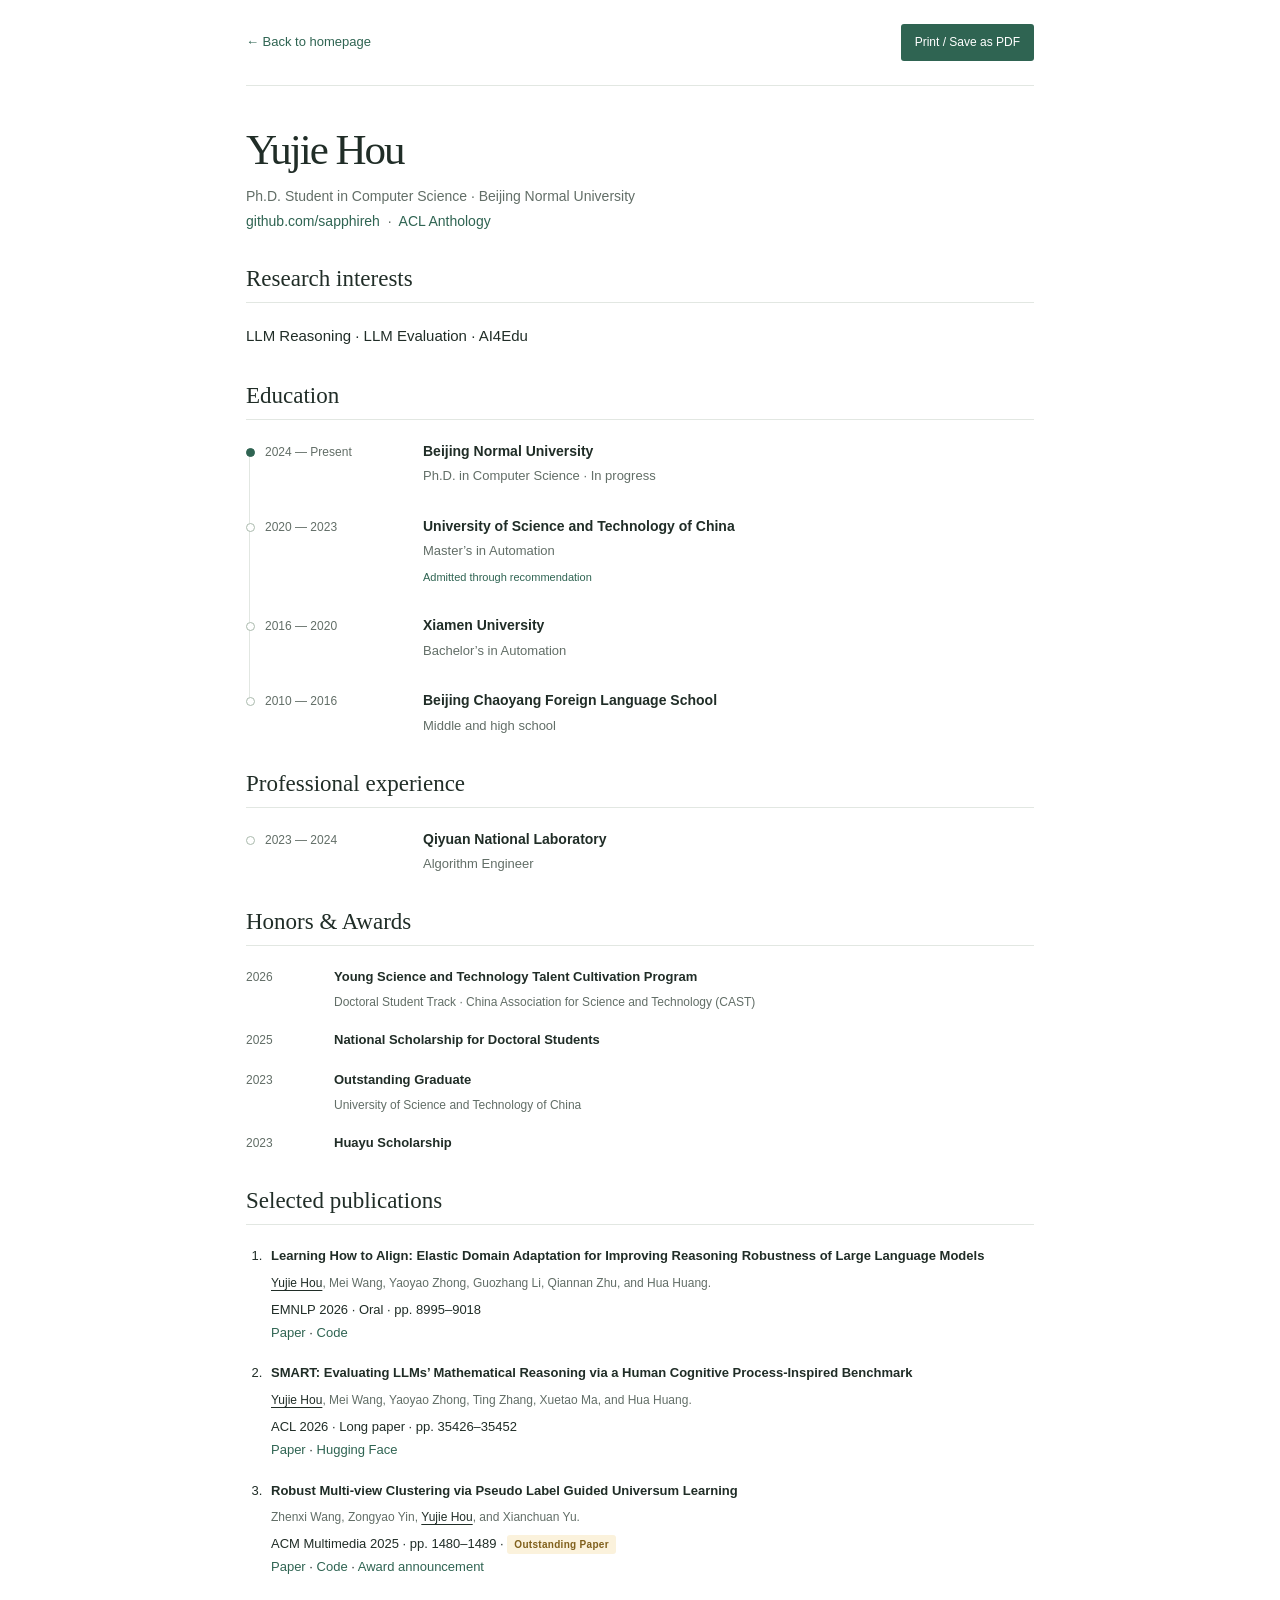
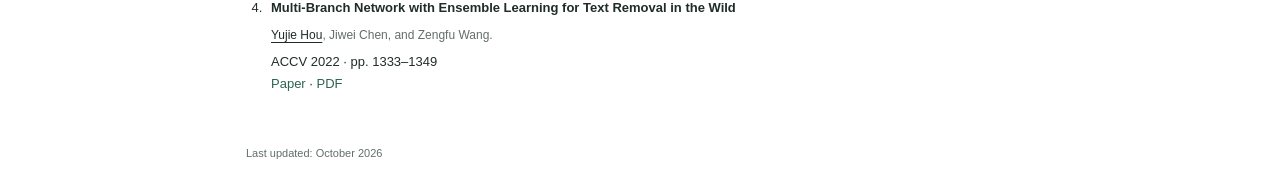
==== commit 8004e2e1: "Add personal honors and scholarships to homepage and CV" ====
--- a/cv.html
+++ b/cv.html
@@ -3,7 +3,7 @@
 <head>
   <meta charset="utf-8"><meta name="viewport" content="width=device-width, initial-scale=1"><meta name="color-scheme" content="light">
   <title>Curriculum Vitae — Yujie Hou</title>
-  <meta name="description" content="Yujie Hou: education, professional experience, research interests, and selected publications.">
+  <meta name="description" content="Yujie Hou: education, professional experience, research interests, honors and awards, and selected publications.">
   <link rel="canonical" href="https://sapphireh.github.io/cv.html"><link rel="icon" href="assets/favicon.svg" type="image/svg+xml"><link rel="stylesheet" href="styles.css"><script src="script.js" defer></script>
 </head>
 <body>
@@ -18,6 +18,12 @@
       <li><span class="timeline-date">2010 — 2016</span><div><h3>Beijing Chaoyang Foreign Language School</h3><p>Middle and high school</p></div></li>
     </ol></section>
     <section class="cv-section"><h2>Professional experience</h2><ol class="timeline"><li><span class="timeline-date">2023 — 2024</span><div><h3>Qiyuan National Laboratory</h3><p>Algorithm Engineer</p></div></li></ol></section>
+    <section id="honors" class="cv-section" aria-labelledby="honors-title"><h2 id="honors-title">Honors &amp; Awards</h2><ul class="news-list honors-list">
+      <li><time datetime="2026">2026</time><div><p><strong>Young Science and Technology Talent Cultivation Program</strong></p><p class="honor-detail">Doctoral Student Track · China Association for Science and Technology (CAST)</p></div></li>
+      <li><time datetime="2025">2025</time><p><strong>National Scholarship for Doctoral Students</strong></p></li>
+      <li><time datetime="2023">2023</time><div><p><strong>Outstanding Graduate</strong></p><p class="honor-detail">University of Science and Technology of China</p></div></li>
+      <li><time datetime="2023">2023</time><p><strong>Huayu Scholarship</strong></p></li>
+    </ul></section>
     <section class="cv-section"><h2>Selected publications</h2><ol class="cv-publications">
       <li><strong>Learning How to Align: Elastic Domain Adaptation for Improving Reasoning Robustness of Large Language Models</strong><p class="authors"><strong>Yujie Hou</strong>, Mei Wang, Yaoyao Zhong, Guozhang Li, Qiannan Zhu, and Hua Huang.</p><p>EMNLP 2026 · Oral · pp. 8995–9018</p><p><a href="https://aclanthology.org/2026.emnlp-main.392/">Paper</a> · <a href="https://github.com/sapphireh/EDA">Code</a></p></li>
       <li><strong>SMART: Evaluating LLMs’ Mathematical Reasoning via a Human Cognitive Process-Inspired Benchmark</strong><p class="authors"><strong>Yujie Hou</strong>, Mei Wang, Yaoyao Zhong, Ting Zhang, Xuetao Ma, and Hua Huang.</p><p>ACL 2026 · Long paper · pp. 35426–35452</p><p><a href="https://aclanthology.org/2026.acl-long.1638/">Paper</a> · <a href="https://huggingface.co/datasets/ewdfd/SMART">Hugging Face</a></p></li>
--- a/styles.css
+++ b/styles.css
@@ -1,23 +1,27 @@
-:root{color-scheme:only light;--bg:#fff;--ink:#202d27;--muted:#626e67;--accent:#2f6452;--soft:#f3f6f2;--line:#e2e7e2;--image:#e8eee4}
-*{box-sizing:border-box}
-html{scroll-behavior:smooth;scroll-padding-top:28px}
-body{margin:0;background:var(--bg);color:var(--ink);font:15px/1.75 -apple-system,BlinkMacSystemFont,"Segoe UI",Arial,sans-serif;-webkit-font-smoothing:antialiased}
-h1,h2,h3,p{margin:0}a{color:var(--accent);text-decoration:none}a:hover{text-decoration:underline;text-underline-offset:4px}button{font:inherit;cursor:pointer}a,button,summary{-webkit-tap-highlight-color:transparent}:focus-visible{outline:2px solid var(--accent);outline-offset:5px;border-radius:2px}
-.wrap{width:100%;max-width:1020px;padding:0 56px;margin:0 auto}.site-header{border-bottom:1px solid var(--line)}.header-inner{min-height:84px;display:flex;align-items:center;gap:30px;justify-content:space-between}.wordmark{font:28px/1.2 Georgia,serif;letter-spacing:-1px;color:var(--ink)}.wordmark span{color:var(--accent)}nav{display:flex;align-items:center;flex-wrap:wrap;gap:26px}nav a{font-size:13px;color:var(--muted);padding:10px 0}nav a:hover,nav a[aria-current="location"]{color:var(--accent)}
-.hero{display:grid;grid-template-columns:minmax(0,1fr) 180px;gap:62px;align-items:center;padding:64px 0 38px}.eyebrow{font-size:11px;font-weight:600;letter-spacing:1.65px;text-transform:uppercase;color:var(--accent)}h1{font:400 61px/1.12 Georgia,"Times New Roman",serif;letter-spacing:-2px;margin:12px 0 17px}.name-dot{color:var(--accent)}.affiliation{font-size:14px;line-height:1.8}.affiliation>a{color:var(--muted)}.since{font-size:12px;color:var(--muted);white-space:nowrap}.bio{margin-top:21px;max-width:590px}.bio strong{font-weight:600;color:var(--accent)}.secondary-bio{margin-top:10px;font-size:14px;color:var(--muted)}.socials{display:flex;gap:22px;flex-wrap:wrap;margin-top:24px;font-size:13px}.socials a{padding:3px 0}.socials span{font-size:12px;margin-left:3px}
-.profile-mark{width:180px;height:215px;background:var(--image);position:relative;overflow:hidden;border-radius:5px;display:block}.profile-mark:hover{text-decoration:none}.profile-photo{display:block;width:100%;height:100%;object-fit:cover;object-position:50% 50%;transform:scale(1.85);transform-origin:50% 32%}
-.research-interests{display:flex;gap:22px;align-items:baseline;flex-wrap:wrap;padding:2px 0 27px;border-bottom:1px solid var(--line)}.small-label{font-size:10px;font-weight:500;letter-spacing:1px;color:var(--muted)}.research-interests ul{display:flex;gap:23px;list-style:none;padding:0;margin:0;flex-wrap:wrap;font-size:12px;color:var(--accent)}.research-interests li+li{position:relative}.research-interests li+li:before{content:"/";color:#bdc9be;position:absolute;left:-14px}
-.content-section{margin-top:48px}.section-heading{display:flex;justify-content:space-between;align-items:baseline;gap:18px;margin-bottom:24px}.section-heading h2{font:400 29px/1.25 Georgia,"Times New Roman",serif;letter-spacing:-.5px}.section-aside{font-size:12px;color:var(--muted);white-space:nowrap}.section-aside:hover{color:var(--accent)}.news-list{list-style:none;padding:0;margin:0;display:grid;gap:13px}.news-list li{display:grid;grid-template-columns:87px 1fr;gap:23px;font-size:13px}.news-list time{font-size:12px;color:var(--muted);padding-top:1px;white-space:nowrap;font-variant-numeric:tabular-nums}.news-list strong{font-weight:600}
-.paper{display:grid;grid-template-columns:181px minmax(0,1fr);gap:28px;padding:28px 0;border-bottom:1px solid var(--line)}.paper:first-of-type{padding-top:0}.paper-body{min-width:0}.paper h3{font-size:17px;line-height:1.55;font-weight:600;margin-top:8px;letter-spacing:-.1px}.paper h3 a{color:var(--ink)}.paper h3 a:hover{color:var(--accent)}.venue-line{display:flex;flex-wrap:wrap;gap:10px;align-items:center;font-size:11px;line-height:1.5;color:var(--accent);letter-spacing:.3px}.oral-badge{padding:2px 7px;background:#eaf3ed;border-radius:3px;font-size:10px;font-weight:600;letter-spacing:.4px;text-transform:uppercase}.venue-note{color:var(--muted);letter-spacing:0}.authors{font-size:12px;color:var(--muted);margin-top:9px}.authors strong{font-weight:500;color:var(--ink);text-decoration:underline;text-underline-offset:3px}.paper-summary{font-size:13px;margin-top:9px;color:#46564b}.paper-links{display:flex;gap:22px;flex-wrap:wrap;margin-top:12px;font-size:12px}.paper-details{display:flex;gap:17px;align-items:flex-start;flex-wrap:wrap;margin-top:10px}.paper-details details{font-size:12px;min-width:0}.paper-details details[open]{width:100%;order:1}.paper-details summary{color:var(--accent);cursor:pointer;list-style-position:inside;padding:4px 0;width:fit-content}.paper-details details>p{background:var(--soft);border-left:2px solid var(--accent);padding:14px 17px;margin-top:7px;font-size:13px;line-height:1.8}.citation-content{position:relative;background:var(--soft);padding:15px;margin-top:7px}.citation-content pre{white-space:pre-wrap;overflow-wrap:anywhere;word-break:break-word;font:11px/1.7 Consolas,"Courier New",monospace;margin:12px 0 0}.copy-citation{border:1px solid #becdbf;border-radius:3px;color:var(--accent);padding:4px 9px;background:var(--bg);font-size:11px}.copy-citation:hover{background:#eaf3ed}
-.research-art{background:var(--soft);border-radius:3px;min-height:164px;padding:17px 14px;align-self:start}.art-overline{font-size:9px;letter-spacing:1px;color:var(--muted);display:block;text-align:center;line-height:1.8}.domain-pair{display:flex;justify-content:space-between;gap:5px;align-items:center;margin-top:13px;font-size:10px;color:var(--accent)}.domain-pair>span:first-child,.domain-pair>span:last-child{background:var(--bg);padding:2px 6px;border:1px solid #d8e2d7;border-radius:3px}.alignment-art{display:flex;justify-content:center;gap:9px;align-items:center;height:48px}.alignment-art i{height:25px;width:9px;border-radius:2px;background:#c2d5c3;transform:skewY(-20deg)}.alignment-art i:nth-child(2),.alignment-art i:nth-child(5){height:32px;background:#769b82}.alignment-art i:nth-child(3),.alignment-art i:nth-child(4){height:38px;background:#3d7458}.method-pair{display:flex;justify-content:center;gap:8px;font-size:10px;color:var(--accent)}.method-pair span{padding:1px 14px;border:1px solid #cbd9c9;border-radius:3px}.smart-grid{display:grid;grid-template-columns:1fr 1fr;gap:8px;margin-top:10px}.smart-grid span{background:#fff;padding:5px 2px;border-radius:3px;text-align:center;font-size:9px;line-height:1.6;color:var(--muted)}.smart-grid b{display:block;color:var(--accent);font:400 19px/1.25 Georgia,serif;margin-bottom:2px}
-.timeline{list-style:none;padding:0;margin:0}.timeline li{display:grid;grid-template-columns:130px 1fr;gap:28px;position:relative;padding:0 0 27px 19px}.timeline li:before{content:"";position:absolute;top:8px;left:0;width:7px;height:7px;border:1px solid #aabaad;border-radius:50%;background:#fff;z-index:1}.timeline li.current:before{background:var(--accent);border-color:var(--accent)}.timeline li:not(:last-child):after{content:"";position:absolute;top:15px;bottom:-8px;left:3px;width:1px;background:var(--line)}.timeline li:last-child{padding-bottom:0}.timeline-date{font-size:12px;color:var(--muted);font-variant-numeric:tabular-nums;padding-top:2px}.timeline h3{font-weight:600;font-size:14px;line-height:1.6}.timeline p{font-size:13px;color:var(--muted);margin-top:3px}.timeline .timeline-note{font-size:11px;color:var(--accent);margin-top:5px}.inline-note{font-size:11px;color:var(--accent);white-space:nowrap}
-.projects-grid{display:grid;grid-template-columns:1fr 1fr;gap:32px}.project{border-top:2px solid var(--accent);padding-top:17px}.project-heading{display:flex;align-items:baseline;gap:12px}.project-index{font:italic 13px/1.5 Georgia,serif;color:#8b9b90}.project h3{font-size:18px;font-weight:500}.project h3 a{color:var(--ink)}.project h3 span{color:var(--accent);font-size:13px;margin-left:4px}.project p{font-size:13px;color:var(--muted);margin-top:10px}.project-tags{display:flex;gap:15px;flex-wrap:wrap;font-size:10px;color:var(--accent);margin-top:15px}.contact{display:flex;justify-content:space-between;align-items:center;gap:25px;border-top:1px solid var(--line);margin-top:49px;padding:29px 0 37px}.contact h2{font:400 26px/1.4 Georgia,serif}.contact p{font-size:12px;color:var(--muted);margin-top:6px}.contact-button{font-size:12px;color:#fff;background:var(--accent);padding:11px 18px;border-radius:3px;white-space:nowrap}.contact-button:hover{background:#244e40;text-decoration:none}.contact-button span{margin-left:9px}.site-footer{border-top:1px solid var(--line);background:#fff}.footer-inner{display:flex;justify-content:space-between;align-items:center;gap:20px;padding-top:20px;padding-bottom:20px;font-size:11px;color:var(--muted)}.footer-inner a{color:var(--muted)}
-.skip-link{position:fixed;top:-80px;left:16px;background:#fff;padding:10px 15px;z-index:10}.skip-link:focus{top:10px}.sr-only{position:absolute;width:1px;height:1px;padding:0;margin:-1px;overflow:hidden;clip:rect(0,0,0,0);white-space:nowrap;border:0}
-.cv-page{max-width:900px}.cv-toolbar{display:flex;justify-content:space-between;align-items:center;padding:24px 0;border-bottom:1px solid var(--line);gap:18px}.cv-toolbar a{font-size:13px}.print-button{background:var(--accent);border:0;color:#fff;border-radius:3px;padding:8px 14px;font-size:12px}.cv-heading{margin:40px 0 30px}.cv-heading h1{font-size:43px;margin:0 0 10px}.cv-heading p{font-size:14px;color:var(--muted)}.cv-section{margin-top:30px}.cv-section h2{font:400 23px/1.4 Georgia,serif;border-bottom:1px solid var(--line);padding-bottom:7px;margin-bottom:20px}.cv-publications{padding-left:20px}.cv-publications li{padding-left:5px;margin-bottom:18px;font-size:13px}.cv-publications .authors{margin:5px 0}.cv-footer{padding:30px 0;font-size:11px;color:var(--muted)}
-@media(max-width:800px){.wrap{padding:0 35px}.hero{gap:36px;grid-template-columns:minmax(0,1fr) 155px}.profile-mark{width:155px;height:192px}h1{font-size:53px}.header-inner{gap:20px}nav{gap:19px}.paper{grid-template-columns:155px minmax(0,1fr);gap:23px}.research-art{padding:15px 10px}.art-overline{font-size:8px}.domain-pair{font-size:9px}.paper h3{font-size:16px}.footer-inner{padding-top:20px;padding-bottom:20px}}
-@media(max-width:600px){.wrap{padding:0 23px}.header-inner{min-height:92px;flex-wrap:wrap;gap:2px;padding-top:16px;padding-bottom:13px}.wordmark{flex-basis:100%;font-size:25px}nav{gap:21px}nav a{font-size:12px;padding:6px 0}.hero{padding:39px 0 29px;grid-template-columns:minmax(0,1fr);gap:0}.profile-mark{display:block;grid-row:1;width:144px;height:172px;margin-bottom:25px}h1{font-size:52px;margin-bottom:16px}.eyebrow{font-size:10px;letter-spacing:1.3px}.affiliation{font-size:13px}.bio{font-size:14px}.secondary-bio{font-size:13px}.research-interests{gap:9px;padding-bottom:23px}.research-interests .small-label{width:100%}.research-interests ul{font-size:11px;gap:21px}.content-section{margin-top:37px}.section-heading{margin-bottom:21px;gap:10px;flex-wrap:wrap}.section-heading h2{font-size:26px}.section-aside{font-size:11px}.news-list li{grid-template-columns:65px 1fr;gap:13px;font-size:12px}.news-list time{font-size:11px}.paper{grid-template-columns:minmax(0,1fr);gap:18px;padding:25px 0}.research-art{width:204px;min-height:148px;padding:16px}.art-overline{font-size:9px}.domain-pair{font-size:10px}.paper h3{font-size:17px}.authors{line-height:1.8}.paper-summary{font-size:13px}.smart-grid{grid-template-columns:1fr 1fr}.smart-grid span{font-size:10px}.timeline li{grid-template-columns:minmax(0,1fr);gap:4px;padding-left:19px;padding-bottom:25px}.timeline h3{font-size:14px}.timeline p{font-size:12px}.projects-grid{grid-template-columns:1fr;gap:27px}.project p{font-size:13px}.contact{flex-wrap:wrap;margin-top:36px;gap:19px;padding-bottom:28px}.contact h2{font-size:25px}.contact p{font-size:11px}.footer-inner{padding-top:18px;padding-bottom:18px}.cv-heading h1{font-size:38px}.cv-page .timeline li{gap:3px}}
-@media(prefers-reduced-motion:reduce){html{scroll-behavior:auto}}
-@media(pointer:coarse){nav a,.socials a,.paper-links a,summary{min-height:44px;display:inline-flex;align-items:center}.paper-details summary{display:list-item;padding:12px 0}.copy-citation,.print-button{min-height:44px}}
-@media print{body{font-size:11px;color:#000}.site-header,.contact,.site-footer,.cv-toolbar,.skip-link,.copy-citation{display:none!important}.wrap{max-width:none;padding:0}.cv-heading{margin-top:0}.cv-heading h1{font-size:30px}.cv-section{margin-top:20px}.cv-section h2{font-size:18px}.cv-page .timeline li{padding-bottom:12px;grid-template-columns:110px 1fr;gap:18px}.cv-page .timeline h3{font-size:12px}.cv-page .timeline p{font-size:11px}.cv-page .timeline-note{font-size:10px}.cv-publications li{font-size:11px;break-inside:avoid}.timeline li,.paper{break-inside:avoid}a{color:inherit}.cv-footer{padding:12px 0}@page{size:A4;margin:16mm}}
-
-.award-badge{display:inline-block;padding:2px 7px;background:#fbf2dc;color:#80601c;border-radius:3px;font-size:10px;font-weight:600;letter-spacing:.3px;line-height:1.5}.paper-monogram{font:400 32px/1.2 Georgia,serif;text-align:center;color:var(--accent);margin:16px 0 14px;letter-spacing:1px}.pause-art .method-pair{gap:6px}.pause-art .method-pair span{padding:2px 5px}.art-caption{font-size:9px;color:var(--muted);text-align:center;margin-top:11px}.branch-diagram{display:flex;justify-content:center;gap:15px;margin:17px 0 20px}.branch-diagram span{position:relative;display:grid;place-items:center;width:30px;height:30px;border-radius:3px;background:#dbe7da;color:var(--accent);font:16px/1 Georgia,serif}.branch-diagram span:after{content:"";position:absolute;top:30px;height:18px;width:1px;background:#9bb29d}.fusion-bar{border:1px solid #cbd9c9;border-radius:3px;text-align:center;padding:3px 6px;font-size:10px;color:var(--accent);margin:0 9px}.cv-page .award-badge{vertical-align:middle}
+:root{color-scheme:only light;--bg:#fff;--ink:#202d27;--muted:#626e67;--accent:#2f6452;--soft:#f3f6f2;--line:#e2e7e2;--image:#e8eee4}
+*{box-sizing:border-box}
+html{scroll-behavior:smooth;scroll-padding-top:28px}
+body{margin:0;background:var(--bg);color:var(--ink);font:15px/1.75 -apple-system,BlinkMacSystemFont,"Segoe UI",Arial,sans-serif;-webkit-font-smoothing:antialiased}
+h1,h2,h3,p{margin:0}a{color:var(--accent);text-decoration:none}a:hover{text-decoration:underline;text-underline-offset:4px}button{font:inherit;cursor:pointer}a,button,summary{-webkit-tap-highlight-color:transparent}:focus-visible{outline:2px solid var(--accent);outline-offset:5px;border-radius:2px}
+.wrap{width:100%;max-width:1020px;padding:0 56px;margin:0 auto}.site-header{border-bottom:1px solid var(--line)}.header-inner{min-height:84px;display:flex;align-items:center;gap:30px;justify-content:space-between}.wordmark{font:28px/1.2 Georgia,serif;letter-spacing:-1px;color:var(--ink)}.wordmark span{color:var(--accent)}nav{display:flex;align-items:center;flex-wrap:wrap;gap:26px}nav a{font-size:13px;color:var(--muted);padding:10px 0}nav a:hover,nav a[aria-current="location"]{color:var(--accent)}
+.hero{display:grid;grid-template-columns:minmax(0,1fr) 180px;gap:62px;align-items:center;padding:64px 0 38px}.eyebrow{font-size:11px;font-weight:600;letter-spacing:1.65px;text-transform:uppercase;color:var(--accent)}h1{font:400 61px/1.12 Georgia,"Times New Roman",serif;letter-spacing:-2px;margin:12px 0 17px}.name-dot{color:var(--accent)}.affiliation{font-size:14px;line-height:1.8}.affiliation>a{color:var(--muted)}.since{font-size:12px;color:var(--muted);white-space:nowrap}.bio{margin-top:21px;max-width:590px}.bio strong{font-weight:600;color:var(--accent)}.secondary-bio{margin-top:10px;font-size:14px;color:var(--muted)}.socials{display:flex;gap:22px;flex-wrap:wrap;margin-top:24px;font-size:13px}.socials a{padding:3px 0}.socials span{font-size:12px;margin-left:3px}
+.profile-mark{width:180px;height:215px;background:var(--image);position:relative;overflow:hidden;border-radius:5px;display:block}.profile-mark:hover{text-decoration:none}.profile-photo{display:block;width:100%;height:100%;object-fit:cover;object-position:50% 50%;transform:scale(1.85);transform-origin:50% 32%}
+.research-interests{display:flex;gap:22px;align-items:baseline;flex-wrap:wrap;padding:2px 0 27px;border-bottom:1px solid var(--line)}.small-label{font-size:10px;font-weight:500;letter-spacing:1px;color:var(--muted)}.research-interests ul{display:flex;gap:23px;list-style:none;padding:0;margin:0;flex-wrap:wrap;font-size:12px;color:var(--accent)}.research-interests li+li{position:relative}.research-interests li+li:before{content:"/";color:#bdc9be;position:absolute;left:-14px}
+.content-section{margin-top:48px}.section-heading{display:flex;justify-content:space-between;align-items:baseline;gap:18px;margin-bottom:24px}.section-heading h2{font:400 29px/1.25 Georgia,"Times New Roman",serif;letter-spacing:-.5px}.section-aside{font-size:12px;color:var(--muted);white-space:nowrap}.section-aside:hover{color:var(--accent)}.news-list{list-style:none;padding:0;margin:0;display:grid;gap:13px}.news-list li{display:grid;grid-template-columns:87px 1fr;gap:23px;font-size:13px}.news-list time{font-size:12px;color:var(--muted);padding-top:1px;white-space:nowrap;font-variant-numeric:tabular-nums}.news-list strong{font-weight:600}
+.paper{display:grid;grid-template-columns:220px minmax(0,1fr);gap:28px;padding:28px 0;border-bottom:1px solid var(--line)}.paper:first-of-type{padding-top:0}.paper-body{min-width:0}.paper h3{font-size:17px;line-height:1.55;font-weight:600;margin-top:8px;letter-spacing:-.1px}.paper h3 a{color:var(--ink)}.paper h3 a:hover{color:var(--accent)}.venue-line{display:flex;flex-wrap:wrap;gap:10px;align-items:center;font-size:11px;line-height:1.5;color:var(--accent);letter-spacing:.3px}.oral-badge{padding:2px 7px;background:#eaf3ed;border-radius:3px;font-size:10px;font-weight:600;letter-spacing:.4px;text-transform:uppercase}.venue-note{color:var(--muted);letter-spacing:0}.authors{font-size:12px;color:var(--muted);margin-top:9px}.authors strong{font-weight:500;color:var(--ink);text-decoration:underline;text-underline-offset:3px}.paper-summary{font-size:13px;margin-top:9px;color:#46564b}.paper-links{display:flex;gap:22px;flex-wrap:wrap;margin-top:12px;font-size:12px}.paper-details{display:flex;gap:17px;align-items:flex-start;flex-wrap:wrap;margin-top:10px}.paper-details details{font-size:12px;min-width:0}.paper-details details[open]{width:100%;order:1}.paper-details summary{color:var(--accent);cursor:pointer;list-style-position:inside;padding:4px 0;width:fit-content}.paper-details details>p{background:var(--soft);border-left:2px solid var(--accent);padding:14px 17px;margin-top:7px;font-size:13px;line-height:1.8}.citation-content{position:relative;background:var(--soft);padding:15px;margin-top:7px}.citation-content pre{white-space:pre-wrap;overflow-wrap:anywhere;word-break:break-word;font:11px/1.7 Consolas,"Courier New",monospace;margin:12px 0 0}.copy-citation{border:1px solid #becdbf;border-radius:3px;color:var(--accent);padding:4px 9px;background:var(--bg);font-size:11px}.copy-citation:hover{background:#eaf3ed}
+
+.paper-figure{margin:0;align-self:start;min-width:0}.paper-figure>a{display:block;padding:7px;background:#fff;border:1px solid var(--line);border-radius:3px;cursor:zoom-in}.paper-figure>a:hover{border-color:#9bb29d}.paper-figure img{display:block;width:100%;height:auto;object-fit:contain}.paper-figure figcaption{font-size:10px;line-height:1.6;color:var(--muted);margin-top:8px}.paper-figure figcaption a{color:var(--muted)}
+.timeline{list-style:none;padding:0;margin:0}.timeline li{display:grid;grid-template-columns:130px 1fr;gap:28px;position:relative;padding:0 0 27px 19px}.timeline li:before{content:"";position:absolute;top:8px;left:0;width:7px;height:7px;border:1px solid #aabaad;border-radius:50%;background:#fff;z-index:1}.timeline li.current:before{background:var(--accent);border-color:var(--accent)}.timeline li:not(:last-child):after{content:"";position:absolute;top:15px;bottom:-8px;left:3px;width:1px;background:var(--line)}.timeline li:last-child{padding-bottom:0}.timeline-date{font-size:12px;color:var(--muted);font-variant-numeric:tabular-nums;padding-top:2px}.timeline h3{font-weight:600;font-size:14px;line-height:1.6}.timeline p{font-size:13px;color:var(--muted);margin-top:3px}.timeline .timeline-note{font-size:11px;color:var(--accent);margin-top:5px}.inline-note{font-size:11px;color:var(--accent);white-space:nowrap}
+.projects-grid{display:grid;grid-template-columns:1fr 1fr;gap:32px}.project{border-top:2px solid var(--accent);padding-top:17px}.project-heading{display:flex;align-items:baseline;gap:12px}.project-index{font:italic 13px/1.5 Georgia,serif;color:#8b9b90}.project h3{font-size:18px;font-weight:500}.project h3 a{color:var(--ink)}.project h3 span{color:var(--accent);font-size:13px;margin-left:4px}.project p{font-size:13px;color:var(--muted);margin-top:10px}.project-tags{display:flex;gap:15px;flex-wrap:wrap;font-size:10px;color:var(--accent);margin-top:15px}.contact{display:flex;justify-content:space-between;align-items:center;gap:25px;border-top:1px solid var(--line);margin-top:49px;padding:29px 0 37px}.contact h2{font:400 26px/1.4 Georgia,serif}.contact p{font-size:12px;color:var(--muted);margin-top:6px}.contact-button{font-size:12px;color:#fff;background:var(--accent);padding:11px 18px;border-radius:3px;white-space:nowrap}.contact-button:hover{background:#244e40;text-decoration:none}.contact-button span{margin-left:9px}.site-footer{border-top:1px solid var(--line);background:#fff}.footer-inner{display:flex;justify-content:space-between;align-items:center;gap:20px;padding-top:20px;padding-bottom:20px;font-size:11px;color:var(--muted)}.footer-inner a{color:var(--muted)}
+.skip-link{position:fixed;top:-80px;left:16px;background:#fff;padding:10px 15px;z-index:10}.skip-link:focus{top:10px}.sr-only{position:absolute;width:1px;height:1px;padding:0;margin:-1px;overflow:hidden;clip:rect(0,0,0,0);white-space:nowrap;border:0}
+.cv-page{max-width:900px}.cv-toolbar{display:flex;justify-content:space-between;align-items:center;padding:24px 0;border-bottom:1px solid var(--line);gap:18px}.cv-toolbar a{font-size:13px}.print-button{background:var(--accent);border:0;color:#fff;border-radius:3px;padding:8px 14px;font-size:12px}.cv-heading{margin:40px 0 30px}.cv-heading h1{font-size:43px;margin:0 0 10px}.cv-heading p{font-size:14px;color:var(--muted)}.cv-section{margin-top:30px}.cv-section h2{font:400 23px/1.4 Georgia,serif;border-bottom:1px solid var(--line);padding-bottom:7px;margin-bottom:20px}.cv-publications{padding-left:20px}.cv-publications li{padding-left:5px;margin-bottom:18px;font-size:13px}.cv-publications .authors{margin:5px 0}.cv-footer{padding:30px 0;font-size:11px;color:var(--muted)}
+@media(max-width:800px){.wrap{padding:0 35px}.hero{gap:36px;grid-template-columns:minmax(0,1fr) 155px}.profile-mark{width:155px;height:192px}h1{font-size:53px}.header-inner{gap:20px}nav{gap:19px}.paper{grid-template-columns:180px minmax(0,1fr);gap:23px}.paper h3{font-size:16px}.footer-inner{padding-top:20px;padding-bottom:20px}}
+@media(max-width:600px){.wrap{padding:0 23px}.header-inner{min-height:92px;flex-wrap:wrap;gap:2px;padding-top:16px;padding-bottom:13px}.wordmark{flex-basis:100%;font-size:25px}nav{gap:21px}nav a{font-size:12px;padding:6px 0}.hero{padding:39px 0 29px;grid-template-columns:minmax(0,1fr);gap:0}.profile-mark{display:block;grid-row:1;width:144px;height:172px;margin-bottom:25px}h1{font-size:52px;margin-bottom:16px}.eyebrow{font-size:10px;letter-spacing:1.3px}.affiliation{font-size:13px}.bio{font-size:14px}.secondary-bio{font-size:13px}.research-interests{gap:9px;padding-bottom:23px}.research-interests .small-label{width:100%}.research-interests ul{font-size:11px;gap:21px}.content-section{margin-top:37px}.section-heading{margin-bottom:21px;gap:10px;flex-wrap:wrap}.section-heading h2{font-size:26px}.section-aside{font-size:11px}.news-list li{grid-template-columns:65px 1fr;gap:13px;font-size:12px}.news-list time{font-size:11px}.paper{grid-template-columns:minmax(0,1fr);gap:18px;padding:25px 0}.paper-figure{width:100%;max-width:360px}.paper h3{font-size:17px}.authors{line-height:1.8}.paper-summary{font-size:13px}.timeline li{grid-template-columns:minmax(0,1fr);gap:4px;padding-left:19px;padding-bottom:25px}.timeline h3{font-size:14px}.timeline p{font-size:12px}.projects-grid{grid-template-columns:1fr;gap:27px}.project p{font-size:13px}.contact{flex-wrap:wrap;margin-top:36px;gap:19px;padding-bottom:28px}.contact h2{font-size:25px}.contact p{font-size:11px}.footer-inner{padding-top:18px;padding-bottom:18px}.cv-heading h1{font-size:38px}.cv-page .timeline li{gap:3px}}
+@media(prefers-reduced-motion:reduce){html{scroll-behavior:auto}}
+@media(pointer:coarse){nav a,.socials a,.paper-links a,summary{min-height:44px;display:inline-flex;align-items:center}.paper-details summary{display:list-item;padding:12px 0}.copy-citation,.print-button{min-height:44px}}
+@media print{body{font-size:11px;color:#000}.site-header,.contact,.site-footer,.cv-toolbar,.skip-link,.copy-citation{display:none!important}.wrap{max-width:none;padding:0}.cv-heading{margin-top:0}.cv-heading h1{font-size:30px}.cv-section{margin-top:20px}.cv-section h2{font-size:18px}.cv-page .timeline li{padding-bottom:12px;grid-template-columns:110px 1fr;gap:18px}.cv-page .timeline h3{font-size:12px}.cv-page .timeline p{font-size:11px}.cv-page .timeline-note{font-size:10px}.cv-publications li{font-size:11px;break-inside:avoid}.timeline li,.paper{break-inside:avoid}a{color:inherit}.cv-footer{padding:12px 0}@page{size:A4;margin:16mm}}
+
+.award-badge{display:inline-block;padding:2px 7px;background:#fbf2dc;color:#80601c;border-radius:3px;font-size:10px;font-weight:600;letter-spacing:.3px;line-height:1.5}.cv-page .award-badge{vertical-align:middle}
+.honors-list{gap:17px}.honors-list li{grid-template-columns:65px minmax(0,1fr)}.honor-detail{margin-top:3px;font-size:12px;color:var(--muted);line-height:1.7}
+@media(max-width:600px){nav{column-gap:16px;row-gap:0}.honor-detail{font-size:11px}}
+@media print{.honors-list{gap:8px}.honors-list li{font-size:11px;break-inside:avoid}.honors-list time,.honor-detail{font-size:10px}.cv-section h2{break-after:avoid}}
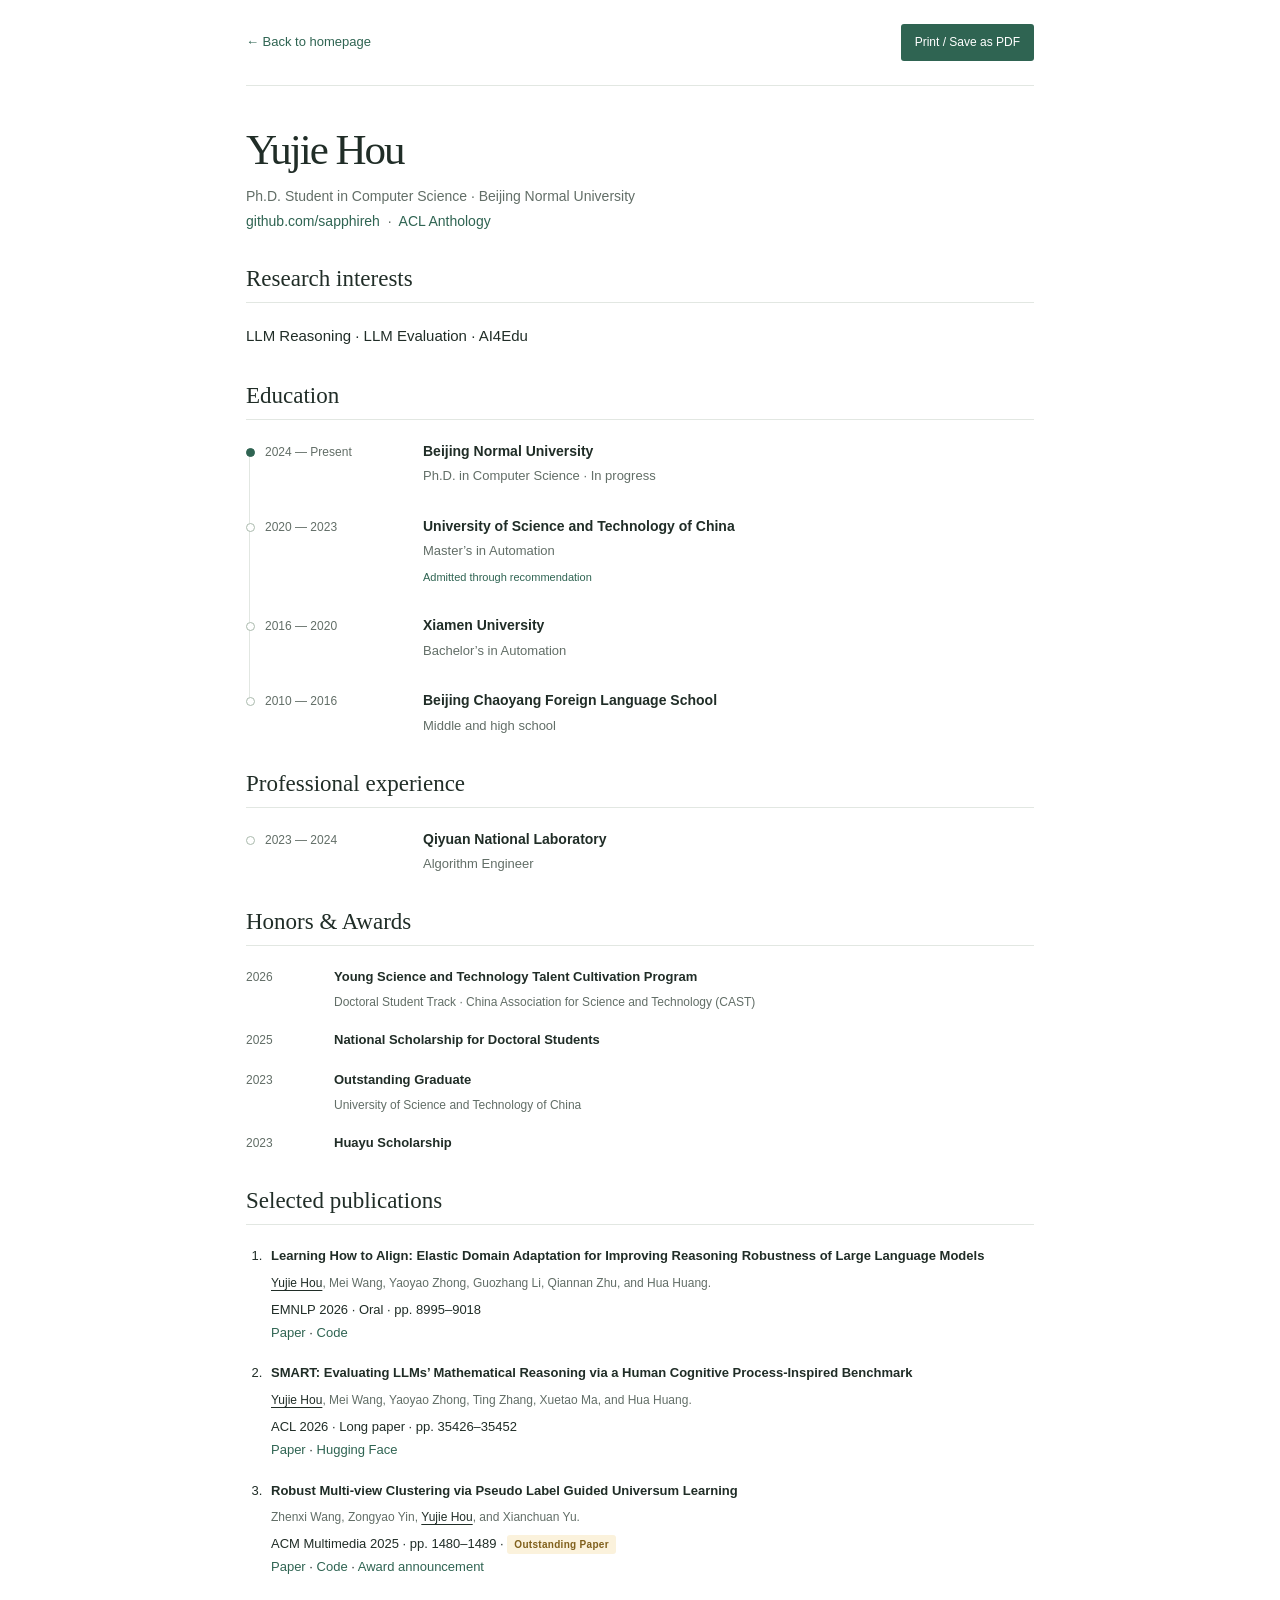
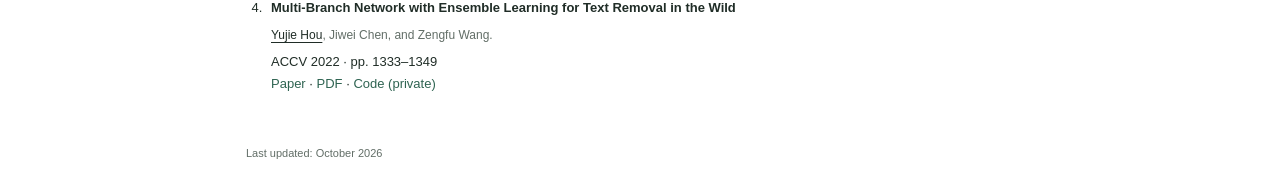
==== commit ff0cac6b: "Link MBE code repository from publication and CV" ====
--- a/cv.html
+++ b/cv.html
@@ -1,36 +1,36 @@
-<!doctype html>
-<html lang="en">
-<head>
-  <meta charset="utf-8"><meta name="viewport" content="width=device-width, initial-scale=1"><meta name="color-scheme" content="light">
-  <title>Curriculum Vitae — Yujie Hou</title>
-  <meta name="description" content="Yujie Hou: education, professional experience, research interests, honors and awards, and selected publications.">
-  <link rel="canonical" href="https://sapphireh.github.io/cv.html"><link rel="icon" href="assets/favicon.svg" type="image/svg+xml"><link rel="stylesheet" href="styles.css"><script src="script.js" defer></script>
-</head>
-<body>
-  <main class="wrap cv-page">
-    <div class="cv-toolbar"><a href="index.html">← Back to homepage</a><button id="print-cv" class="print-button" type="button">Print / Save as PDF</button></div>
-    <header class="cv-heading"><h1>Yujie Hou</h1><p>Ph.D. Student in Computer Science · Beijing Normal University</p><p><a href="https://github.com/sapphireh">github.com/sapphireh</a> &nbsp;·&nbsp; <a href="https://aclanthology.org/people/yujie-hou/">ACL Anthology</a></p></header>
-    <section class="cv-section"><h2>Research interests</h2><p>LLM Reasoning · LLM Evaluation · AI4Edu</p></section>
-    <section class="cv-section"><h2>Education</h2><ol class="timeline">
-      <li class="current"><span class="timeline-date">2024 — Present</span><div><h3>Beijing Normal University</h3><p>Ph.D. in Computer Science · In progress</p></div></li>
-      <li><span class="timeline-date">2020 — 2023</span><div><h3>University of Science and Technology of China</h3><p>Master’s in Automation</p><p class="timeline-note">Admitted through recommendation</p></div></li>
-      <li><span class="timeline-date">2016 — 2020</span><div><h3>Xiamen University</h3><p>Bachelor’s in Automation</p></div></li>
-      <li><span class="timeline-date">2010 — 2016</span><div><h3>Beijing Chaoyang Foreign Language School</h3><p>Middle and high school</p></div></li>
-    </ol></section>
-    <section class="cv-section"><h2>Professional experience</h2><ol class="timeline"><li><span class="timeline-date">2023 — 2024</span><div><h3>Qiyuan National Laboratory</h3><p>Algorithm Engineer</p></div></li></ol></section>
-    <section id="honors" class="cv-section" aria-labelledby="honors-title"><h2 id="honors-title">Honors &amp; Awards</h2><ul class="news-list honors-list">
-      <li><time datetime="2026">2026</time><div><p><strong>Young Science and Technology Talent Cultivation Program</strong></p><p class="honor-detail">Doctoral Student Track · China Association for Science and Technology (CAST)</p></div></li>
-      <li><time datetime="2025">2025</time><p><strong>National Scholarship for Doctoral Students</strong></p></li>
-      <li><time datetime="2023">2023</time><div><p><strong>Outstanding Graduate</strong></p><p class="honor-detail">University of Science and Technology of China</p></div></li>
-      <li><time datetime="2023">2023</time><p><strong>Huayu Scholarship</strong></p></li>
-    </ul></section>
-    <section class="cv-section"><h2>Selected publications</h2><ol class="cv-publications">
-      <li><strong>Learning How to Align: Elastic Domain Adaptation for Improving Reasoning Robustness of Large Language Models</strong><p class="authors"><strong>Yujie Hou</strong>, Mei Wang, Yaoyao Zhong, Guozhang Li, Qiannan Zhu, and Hua Huang.</p><p>EMNLP 2026 · Oral · pp. 8995–9018</p><p><a href="https://aclanthology.org/2026.emnlp-main.392/">Paper</a> · <a href="https://github.com/sapphireh/EDA">Code</a></p></li>
-      <li><strong>SMART: Evaluating LLMs’ Mathematical Reasoning via a Human Cognitive Process-Inspired Benchmark</strong><p class="authors"><strong>Yujie Hou</strong>, Mei Wang, Yaoyao Zhong, Ting Zhang, Xuetao Ma, and Hua Huang.</p><p>ACL 2026 · Long paper · pp. 35426–35452</p><p><a href="https://aclanthology.org/2026.acl-long.1638/">Paper</a> · <a href="https://huggingface.co/datasets/ewdfd/SMART">Hugging Face</a></p></li>
-      <li><strong>Robust Multi-view Clustering via Pseudo Label Guided Universum Learning</strong><p class="authors">Zhenxi Wang, Zongyao Yin, <strong>Yujie Hou</strong>, and Xianchuan Yu.</p><p>ACM Multimedia 2025 · pp. 1480–1489 · <span class="award-badge">Outstanding Paper</span></p><p><a href="https://dl.acm.org/doi/abs/10.1145/3746027.3755205">Paper</a> · <a href="https://github.com/xixi-555/PAUSE_main_code">Code</a> · <a href="https://english.bnu.edu.cn/newsevents/latestnews/2690686fa5924418b75c41fd322a8264.htm">Award announcement</a></p></li>
-      <li><strong>Multi-Branch Network with Ensemble Learning for Text Removal in the Wild</strong><p class="authors"><strong>Yujie Hou</strong>, Jiwei Chen, and Zengfu Wang.</p><p>ACCV 2022 · pp. 1333–1349</p><p><a href="https://openaccess.thecvf.com/content/ACCV2022/html/Hou_Multi-Branch_Network_with_Ensemble_Learning_for_Text_Removal_in_the_ACCV_2022_paper.html">Paper</a> · <a href="https://openaccess.thecvf.com/content/ACCV2022/papers/Hou_Multi-Branch_Network_with_Ensemble_Learning_for_Text_Removal_in_the_ACCV_2022_paper.pdf">PDF</a></p></li>
-    </ol></section>
-    <footer class="cv-footer">Last updated: October 2026</footer>
-  </main>
-</body>
-</html>
+<!doctype html>
+<html lang="en">
+<head>
+  <meta charset="utf-8"><meta name="viewport" content="width=device-width, initial-scale=1"><meta name="color-scheme" content="light">
+  <title>Curriculum Vitae — Yujie Hou</title>
+  <meta name="description" content="Yujie Hou: education, professional experience, research interests, honors and awards, and selected publications.">
+  <link rel="canonical" href="https://sapphireh.github.io/cv.html"><link rel="icon" href="assets/favicon.svg" type="image/svg+xml"><link rel="stylesheet" href="styles.css"><script src="script.js" defer></script>
+</head>
+<body>
+  <main class="wrap cv-page">
+    <div class="cv-toolbar"><a href="index.html">← Back to homepage</a><button id="print-cv" class="print-button" type="button">Print / Save as PDF</button></div>
+    <header class="cv-heading"><h1>Yujie Hou</h1><p>Ph.D. Student in Computer Science · Beijing Normal University</p><p><a href="https://github.com/sapphireh">github.com/sapphireh</a> &nbsp;·&nbsp; <a href="https://aclanthology.org/people/yujie-hou/">ACL Anthology</a></p></header>
+    <section class="cv-section"><h2>Research interests</h2><p>LLM Reasoning · LLM Evaluation · AI4Edu</p></section>
+    <section class="cv-section"><h2>Education</h2><ol class="timeline">
+      <li class="current"><span class="timeline-date">2024 — Present</span><div><h3>Beijing Normal University</h3><p>Ph.D. in Computer Science · In progress</p></div></li>
+      <li><span class="timeline-date">2020 — 2023</span><div><h3>University of Science and Technology of China</h3><p>Master’s in Automation</p><p class="timeline-note">Admitted through recommendation</p></div></li>
+      <li><span class="timeline-date">2016 — 2020</span><div><h3>Xiamen University</h3><p>Bachelor’s in Automation</p></div></li>
+      <li><span class="timeline-date">2010 — 2016</span><div><h3>Beijing Chaoyang Foreign Language School</h3><p>Middle and high school</p></div></li>
+    </ol></section>
+    <section class="cv-section"><h2>Professional experience</h2><ol class="timeline"><li><span class="timeline-date">2023 — 2024</span><div><h3>Qiyuan National Laboratory</h3><p>Algorithm Engineer</p></div></li></ol></section>
+    <section id="honors" class="cv-section" aria-labelledby="honors-title"><h2 id="honors-title">Honors &amp; Awards</h2><ul class="news-list honors-list">
+      <li><time datetime="2026">2026</time><div><p><strong>Young Science and Technology Talent Cultivation Program</strong></p><p class="honor-detail">Doctoral Student Track · China Association for Science and Technology (CAST)</p></div></li>
+      <li><time datetime="2025">2025</time><p><strong>National Scholarship for Doctoral Students</strong></p></li>
+      <li><time datetime="2023">2023</time><div><p><strong>Outstanding Graduate</strong></p><p class="honor-detail">University of Science and Technology of China</p></div></li>
+      <li><time datetime="2023">2023</time><p><strong>Huayu Scholarship</strong></p></li>
+    </ul></section>
+    <section class="cv-section"><h2>Selected publications</h2><ol class="cv-publications">
+      <li><strong>Learning How to Align: Elastic Domain Adaptation for Improving Reasoning Robustness of Large Language Models</strong><p class="authors"><strong>Yujie Hou</strong>, Mei Wang, Yaoyao Zhong, Guozhang Li, Qiannan Zhu, and Hua Huang.</p><p>EMNLP 2026 · Oral · pp. 8995–9018</p><p><a href="https://aclanthology.org/2026.emnlp-main.392/">Paper</a> · <a href="https://github.com/sapphireh/EDA">Code</a></p></li>
+      <li><strong>SMART: Evaluating LLMs’ Mathematical Reasoning via a Human Cognitive Process-Inspired Benchmark</strong><p class="authors"><strong>Yujie Hou</strong>, Mei Wang, Yaoyao Zhong, Ting Zhang, Xuetao Ma, and Hua Huang.</p><p>ACL 2026 · Long paper · pp. 35426–35452</p><p><a href="https://aclanthology.org/2026.acl-long.1638/">Paper</a> · <a href="https://huggingface.co/datasets/ewdfd/SMART">Hugging Face</a></p></li>
+      <li><strong>Robust Multi-view Clustering via Pseudo Label Guided Universum Learning</strong><p class="authors">Zhenxi Wang, Zongyao Yin, <strong>Yujie Hou</strong>, and Xianchuan Yu.</p><p>ACM Multimedia 2025 · pp. 1480–1489 · <span class="award-badge">Outstanding Paper</span></p><p><a href="https://dl.acm.org/doi/abs/10.1145/3746027.3755205">Paper</a> · <a href="https://github.com/xixi-555/PAUSE_main_code">Code</a> · <a href="https://english.bnu.edu.cn/newsevents/latestnews/2690686fa5924418b75c41fd322a8264.htm">Award announcement</a></p></li>
+      <li><strong>Multi-Branch Network with Ensemble Learning for Text Removal in the Wild</strong><p class="authors"><strong>Yujie Hou</strong>, Jiwei Chen, and Zengfu Wang.</p><p>ACCV 2022 · pp. 1333–1349</p><p><a href="https://openaccess.thecvf.com/content/ACCV2022/html/Hou_Multi-Branch_Network_with_Ensemble_Learning_for_Text_Removal_in_the_ACCV_2022_paper.html">Paper</a> · <a href="https://openaccess.thecvf.com/content/ACCV2022/papers/Hou_Multi-Branch_Network_with_Ensemble_Learning_for_Text_Removal_in_the_ACCV_2022_paper.pdf">PDF</a> · <a href="https://github.com/sapphireh/MBE_Multi-Branch-Network-with-Ensemble-Learning-for-Text-Removal-in-the-Wild" title="Private repository; access required">Code (private)</a></p></li>
+    </ol></section>
+    <footer class="cv-footer">Last updated: October 2026</footer>
+  </main>
+</body>
+</html>
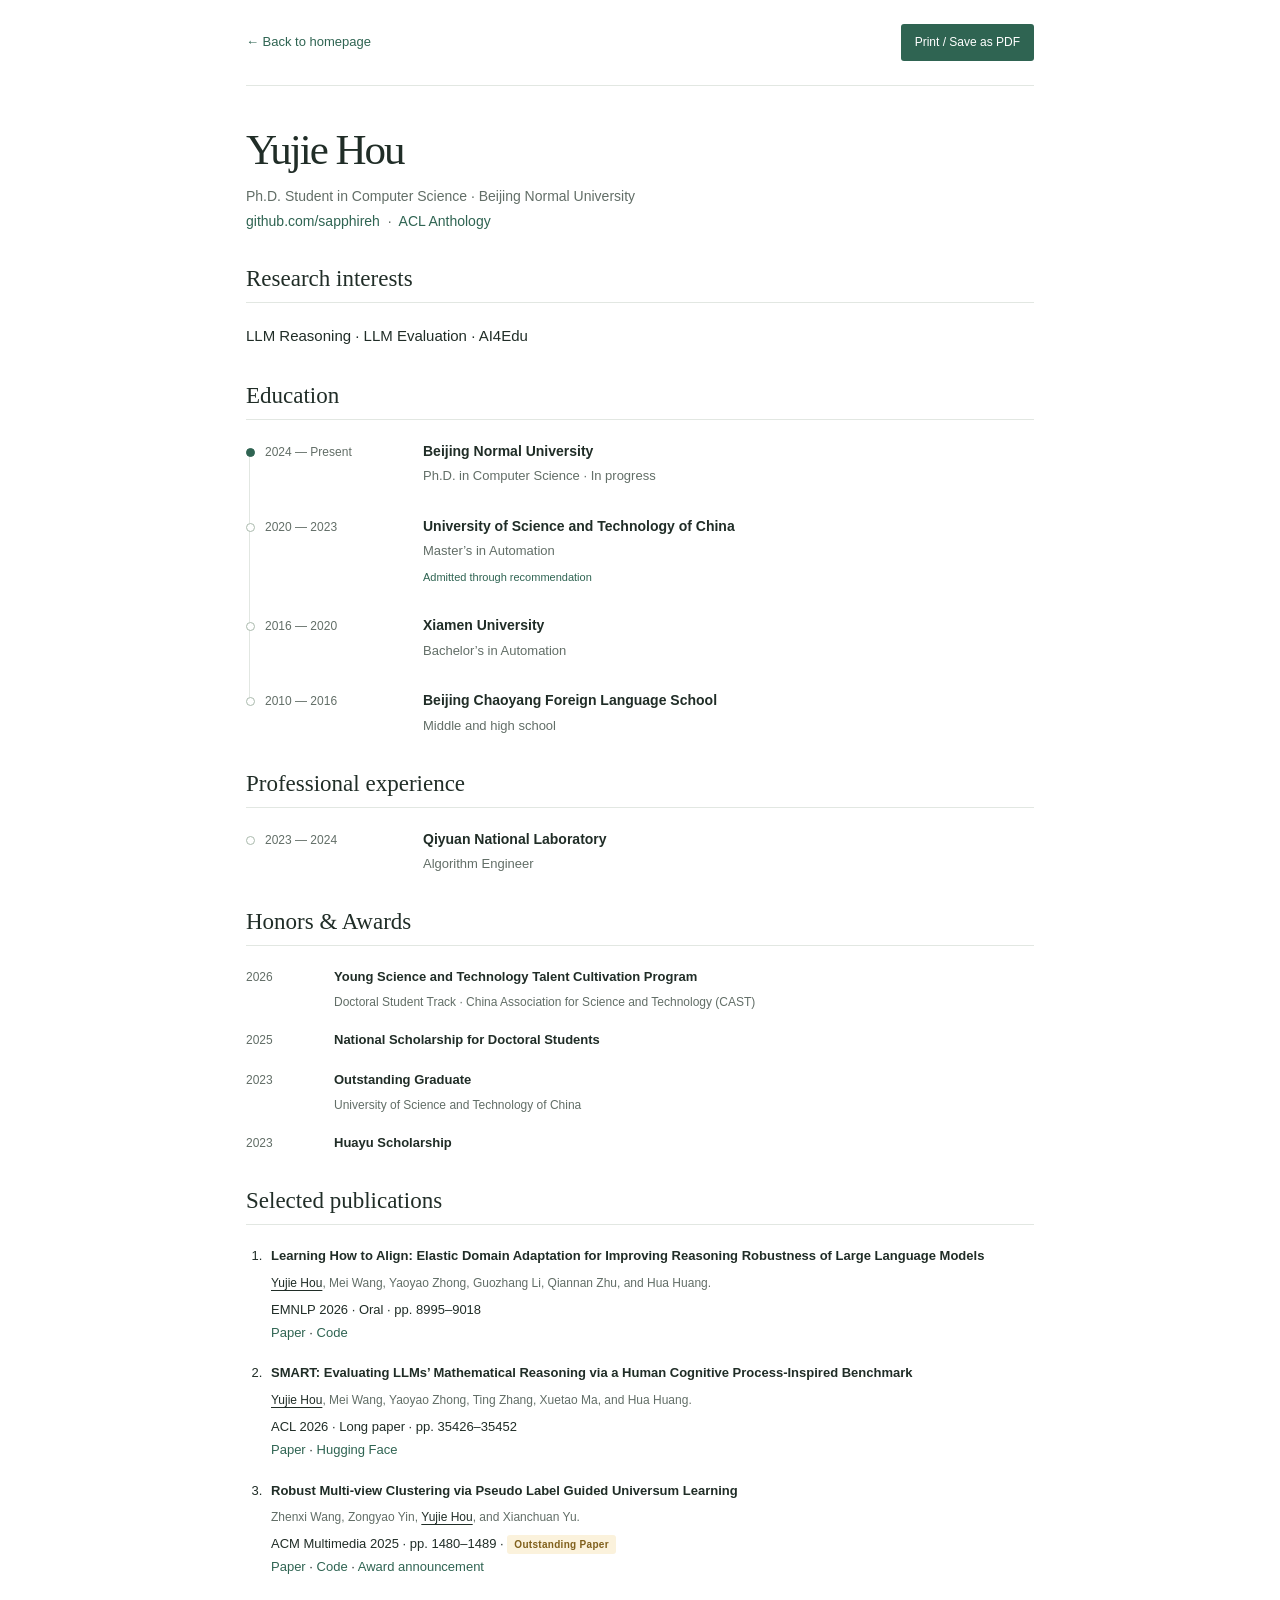
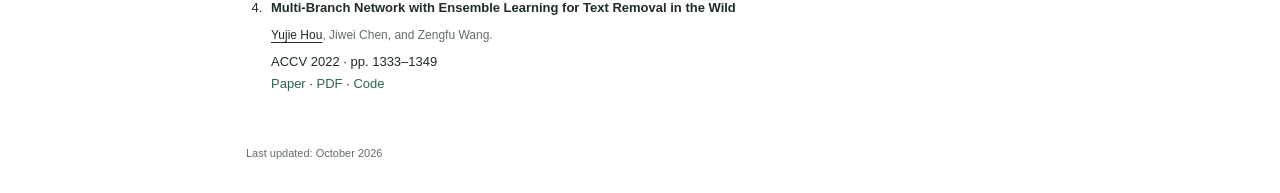
==== commit 0223a664: "Update MBE code links after repository became public" ====
--- a/cv.html
+++ b/cv.html
@@ -28,7 +28,7 @@
       <li><strong>Learning How to Align: Elastic Domain Adaptation for Improving Reasoning Robustness of Large Language Models</strong><p class="authors"><strong>Yujie Hou</strong>, Mei Wang, Yaoyao Zhong, Guozhang Li, Qiannan Zhu, and Hua Huang.</p><p>EMNLP 2026 · Oral · pp. 8995–9018</p><p><a href="https://aclanthology.org/2026.emnlp-main.392/">Paper</a> · <a href="https://github.com/sapphireh/EDA">Code</a></p></li>
       <li><strong>SMART: Evaluating LLMs’ Mathematical Reasoning via a Human Cognitive Process-Inspired Benchmark</strong><p class="authors"><strong>Yujie Hou</strong>, Mei Wang, Yaoyao Zhong, Ting Zhang, Xuetao Ma, and Hua Huang.</p><p>ACL 2026 · Long paper · pp. 35426–35452</p><p><a href="https://aclanthology.org/2026.acl-long.1638/">Paper</a> · <a href="https://huggingface.co/datasets/ewdfd/SMART">Hugging Face</a></p></li>
       <li><strong>Robust Multi-view Clustering via Pseudo Label Guided Universum Learning</strong><p class="authors">Zhenxi Wang, Zongyao Yin, <strong>Yujie Hou</strong>, and Xianchuan Yu.</p><p>ACM Multimedia 2025 · pp. 1480–1489 · <span class="award-badge">Outstanding Paper</span></p><p><a href="https://dl.acm.org/doi/abs/10.1145/3746027.3755205">Paper</a> · <a href="https://github.com/xixi-555/PAUSE_main_code">Code</a> · <a href="https://english.bnu.edu.cn/newsevents/latestnews/2690686fa5924418b75c41fd322a8264.htm">Award announcement</a></p></li>
-      <li><strong>Multi-Branch Network with Ensemble Learning for Text Removal in the Wild</strong><p class="authors"><strong>Yujie Hou</strong>, Jiwei Chen, and Zengfu Wang.</p><p>ACCV 2022 · pp. 1333–1349</p><p><a href="https://openaccess.thecvf.com/content/ACCV2022/html/Hou_Multi-Branch_Network_with_Ensemble_Learning_for_Text_Removal_in_the_ACCV_2022_paper.html">Paper</a> · <a href="https://openaccess.thecvf.com/content/ACCV2022/papers/Hou_Multi-Branch_Network_with_Ensemble_Learning_for_Text_Removal_in_the_ACCV_2022_paper.pdf">PDF</a> · <a href="https://github.com/sapphireh/MBE_Multi-Branch-Network-with-Ensemble-Learning-for-Text-Removal-in-the-Wild" title="Private repository; access required">Code (private)</a></p></li>
+      <li><strong>Multi-Branch Network with Ensemble Learning for Text Removal in the Wild</strong><p class="authors"><strong>Yujie Hou</strong>, Jiwei Chen, and Zengfu Wang.</p><p>ACCV 2022 · pp. 1333–1349</p><p><a href="https://openaccess.thecvf.com/content/ACCV2022/html/Hou_Multi-Branch_Network_with_Ensemble_Learning_for_Text_Removal_in_the_ACCV_2022_paper.html">Paper</a> · <a href="https://openaccess.thecvf.com/content/ACCV2022/papers/Hou_Multi-Branch_Network_with_Ensemble_Learning_for_Text_Removal_in_the_ACCV_2022_paper.pdf">PDF</a> · <a href="https://github.com/sapphireh/MBE_Multi-Branch-Network-with-Ensemble-Learning-for-Text-Removal-in-the-Wild">Code</a></p></li>
     </ol></section>
     <footer class="cv-footer">Last updated: October 2026</footer>
   </main>
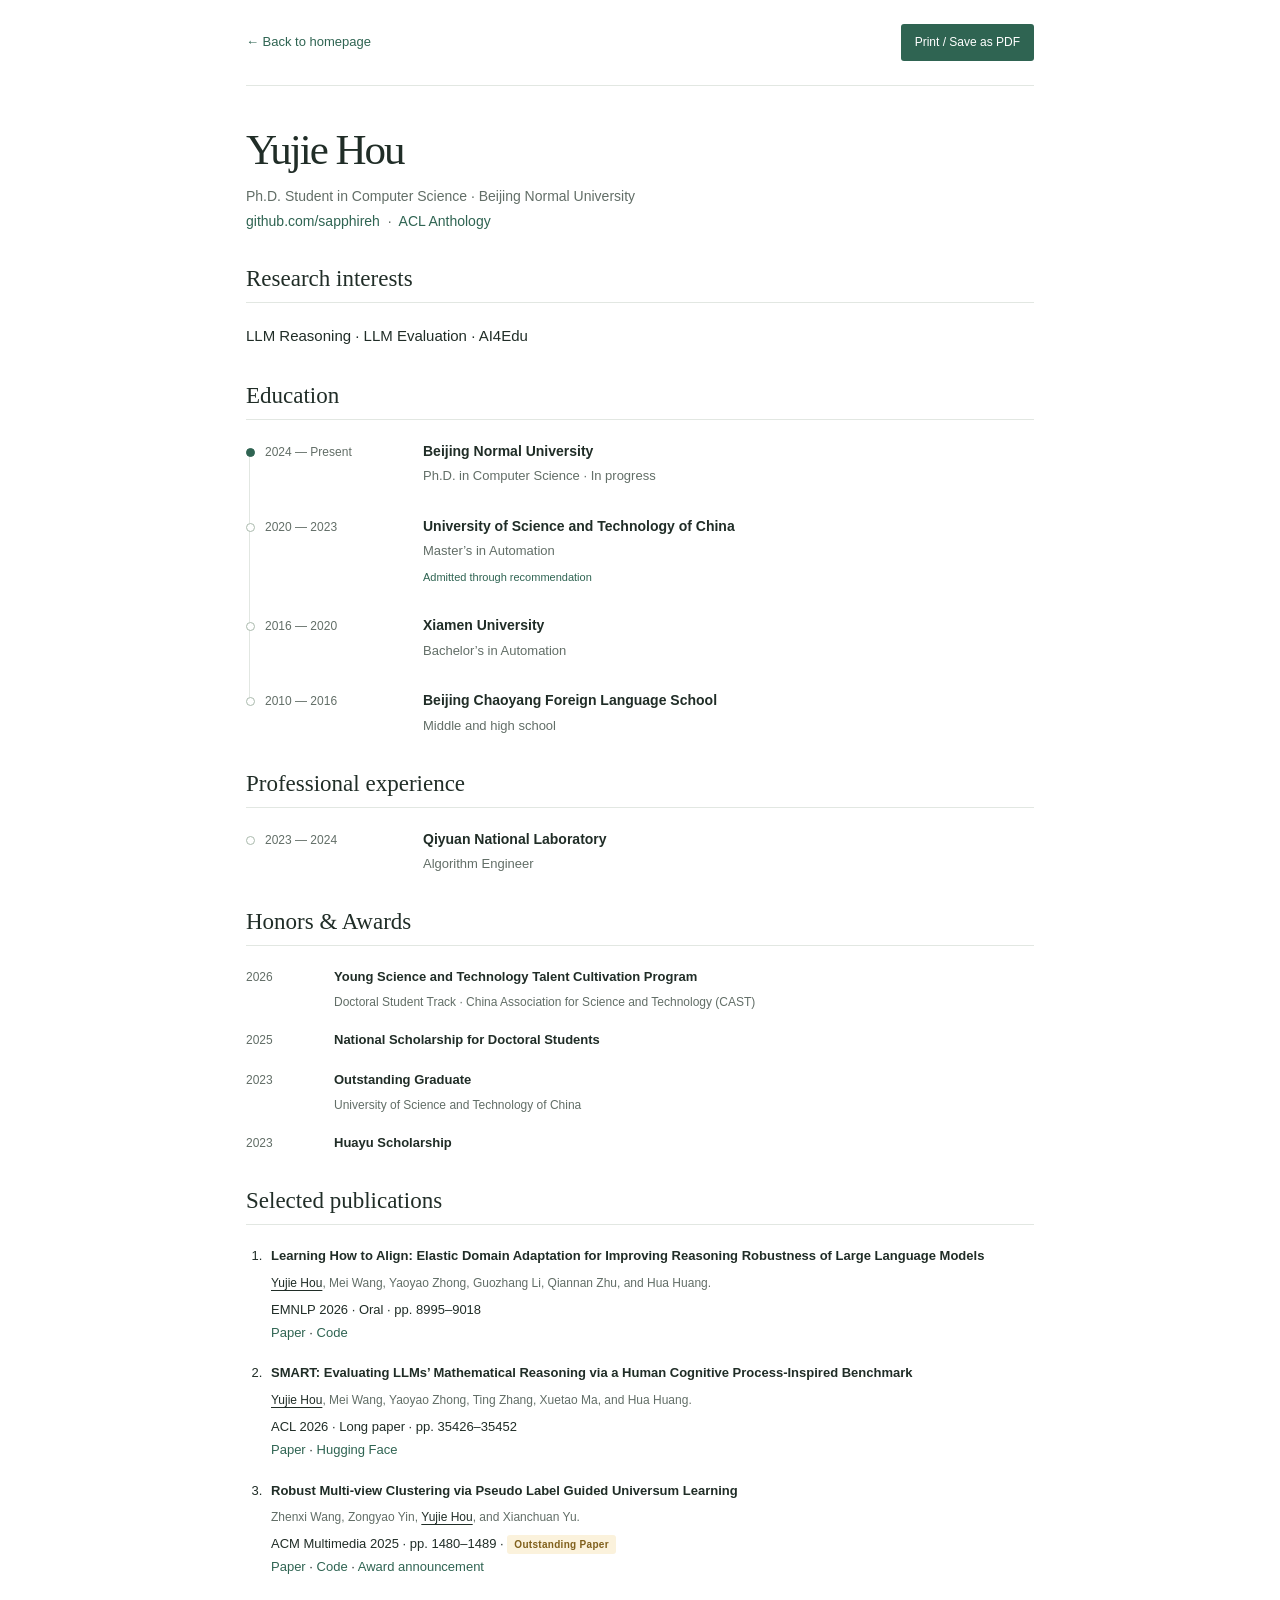
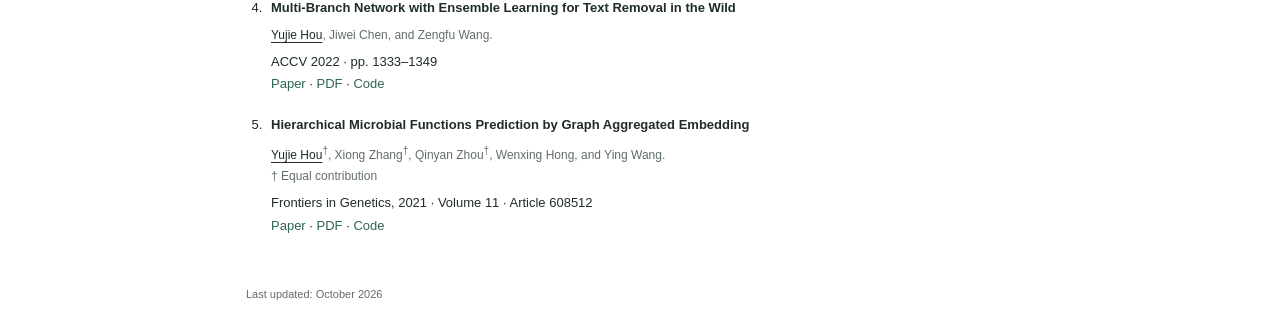
==== commit 75eea9dd: "Add HOPE journal publication with original figure and citation" ====
--- a/cv.html
+++ b/cv.html
@@ -29,6 +29,7 @@
       <li><strong>SMART: Evaluating LLMs’ Mathematical Reasoning via a Human Cognitive Process-Inspired Benchmark</strong><p class="authors"><strong>Yujie Hou</strong>, Mei Wang, Yaoyao Zhong, Ting Zhang, Xuetao Ma, and Hua Huang.</p><p>ACL 2026 · Long paper · pp. 35426–35452</p><p><a href="https://aclanthology.org/2026.acl-long.1638/">Paper</a> · <a href="https://huggingface.co/datasets/ewdfd/SMART">Hugging Face</a></p></li>
       <li><strong>Robust Multi-view Clustering via Pseudo Label Guided Universum Learning</strong><p class="authors">Zhenxi Wang, Zongyao Yin, <strong>Yujie Hou</strong>, and Xianchuan Yu.</p><p>ACM Multimedia 2025 · pp. 1480–1489 · <span class="award-badge">Outstanding Paper</span></p><p><a href="https://dl.acm.org/doi/abs/10.1145/3746027.3755205">Paper</a> · <a href="https://github.com/xixi-555/PAUSE_main_code">Code</a> · <a href="https://english.bnu.edu.cn/newsevents/latestnews/2690686fa5924418b75c41fd322a8264.htm">Award announcement</a></p></li>
       <li><strong>Multi-Branch Network with Ensemble Learning for Text Removal in the Wild</strong><p class="authors"><strong>Yujie Hou</strong>, Jiwei Chen, and Zengfu Wang.</p><p>ACCV 2022 · pp. 1333–1349</p><p><a href="https://openaccess.thecvf.com/content/ACCV2022/html/Hou_Multi-Branch_Network_with_Ensemble_Learning_for_Text_Removal_in_the_ACCV_2022_paper.html">Paper</a> · <a href="https://openaccess.thecvf.com/content/ACCV2022/papers/Hou_Multi-Branch_Network_with_Ensemble_Learning_for_Text_Removal_in_the_ACCV_2022_paper.pdf">PDF</a> · <a href="https://github.com/sapphireh/MBE_Multi-Branch-Network-with-Ensemble-Learning-for-Text-Removal-in-the-Wild">Code</a></p></li>
+      <li><strong>Hierarchical Microbial Functions Prediction by Graph Aggregated Embedding</strong><p class="authors"><strong>Yujie Hou</strong><sup>†</sup>, Xiong Zhang<sup>†</sup>, Qinyan Zhou<sup>†</sup>, Wenxing Hong, and Ying Wang.<br>† Equal contribution</p><p>Frontiers in Genetics, 2021 · Volume 11 · Article 608512</p><p><a href="https://www.frontiersin.org/journals/genetics/articles/10.3389/fgene.2020.608512/full">Paper</a> · <a href="https://www.frontiersin.org/journals/genetics/articles/10.3389/fgene.2020.608512/pdf">PDF</a> · <a href="https://github.com/adrift00/HOPE">Code</a></p></li>
     </ol></section>
     <footer class="cv-footer">Last updated: October 2026</footer>
   </main>
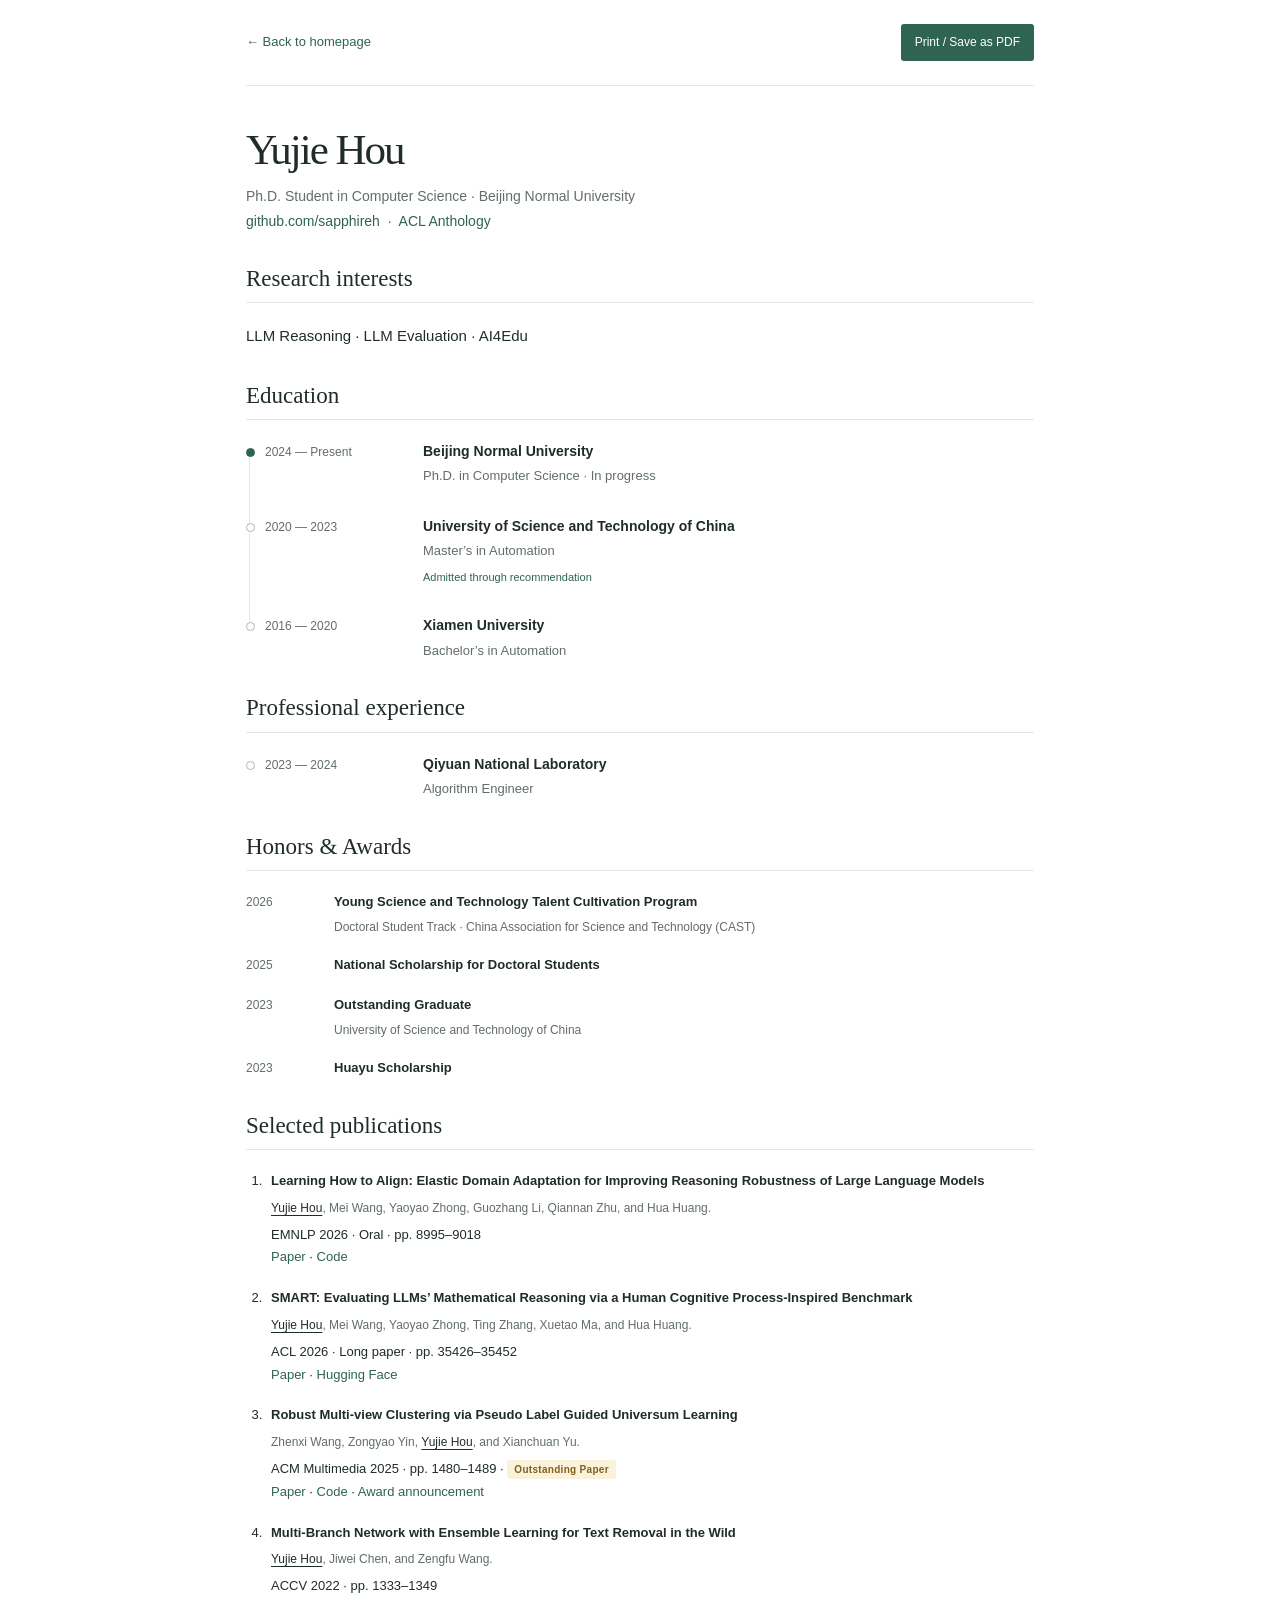
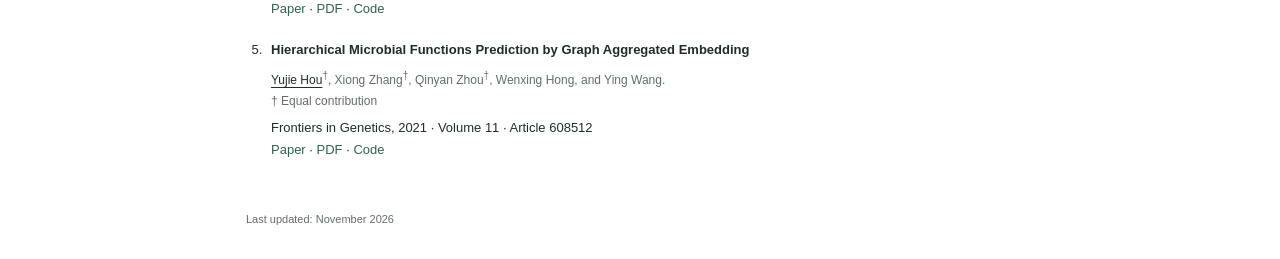
==== commit a58cee3e: "Remove secondary-school education from homepage and CV" ====
--- a/cv.html
+++ b/cv.html
@@ -15,7 +15,6 @@
       <li class="current"><span class="timeline-date">2024 — Present</span><div><h3>Beijing Normal University</h3><p>Ph.D. in Computer Science · In progress</p></div></li>
       <li><span class="timeline-date">2020 — 2023</span><div><h3>University of Science and Technology of China</h3><p>Master’s in Automation</p><p class="timeline-note">Admitted through recommendation</p></div></li>
       <li><span class="timeline-date">2016 — 2020</span><div><h3>Xiamen University</h3><p>Bachelor’s in Automation</p></div></li>
-      <li><span class="timeline-date">2010 — 2016</span><div><h3>Beijing Chaoyang Foreign Language School</h3><p>Middle and high school</p></div></li>
     </ol></section>
     <section class="cv-section"><h2>Professional experience</h2><ol class="timeline"><li><span class="timeline-date">2023 — 2024</span><div><h3>Qiyuan National Laboratory</h3><p>Algorithm Engineer</p></div></li></ol></section>
     <section id="honors" class="cv-section" aria-labelledby="honors-title"><h2 id="honors-title">Honors &amp; Awards</h2><ul class="news-list honors-list">
@@ -31,7 +30,7 @@
       <li><strong>Multi-Branch Network with Ensemble Learning for Text Removal in the Wild</strong><p class="authors"><strong>Yujie Hou</strong>, Jiwei Chen, and Zengfu Wang.</p><p>ACCV 2022 · pp. 1333–1349</p><p><a href="https://openaccess.thecvf.com/content/ACCV2022/html/Hou_Multi-Branch_Network_with_Ensemble_Learning_for_Text_Removal_in_the_ACCV_2022_paper.html">Paper</a> · <a href="https://openaccess.thecvf.com/content/ACCV2022/papers/Hou_Multi-Branch_Network_with_Ensemble_Learning_for_Text_Removal_in_the_ACCV_2022_paper.pdf">PDF</a> · <a href="https://github.com/sapphireh/MBE_Multi-Branch-Network-with-Ensemble-Learning-for-Text-Removal-in-the-Wild">Code</a></p></li>
       <li><strong>Hierarchical Microbial Functions Prediction by Graph Aggregated Embedding</strong><p class="authors"><strong>Yujie Hou</strong><sup>†</sup>, Xiong Zhang<sup>†</sup>, Qinyan Zhou<sup>†</sup>, Wenxing Hong, and Ying Wang.<br>† Equal contribution</p><p>Frontiers in Genetics, 2021 · Volume 11 · Article 608512</p><p><a href="https://www.frontiersin.org/journals/genetics/articles/10.3389/fgene.2020.608512/full">Paper</a> · <a href="https://www.frontiersin.org/journals/genetics/articles/10.3389/fgene.2020.608512/pdf">PDF</a> · <a href="https://github.com/adrift00/HOPE">Code</a></p></li>
     </ol></section>
-    <footer class="cv-footer">Last updated: October 2026</footer>
+    <footer class="cv-footer">Last updated: November 2026</footer>
   </main>
 </body>
 </html>
